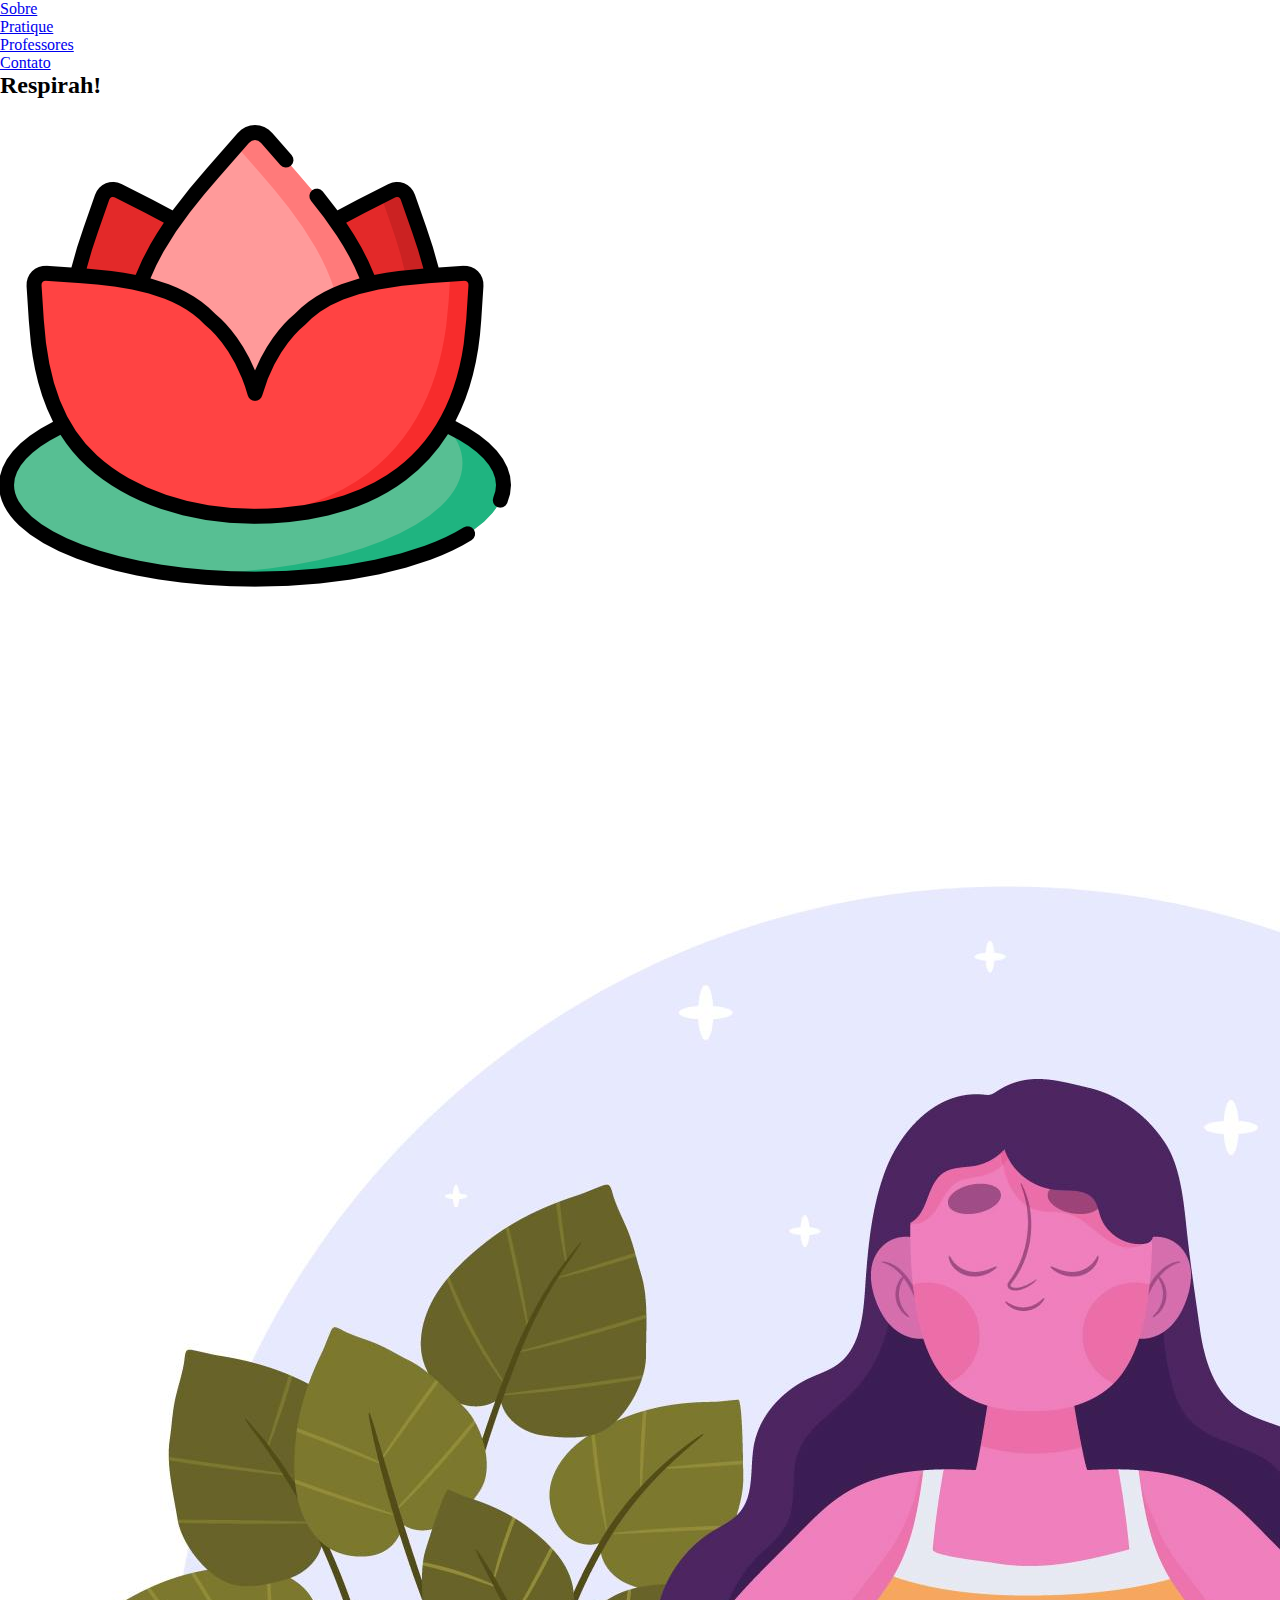
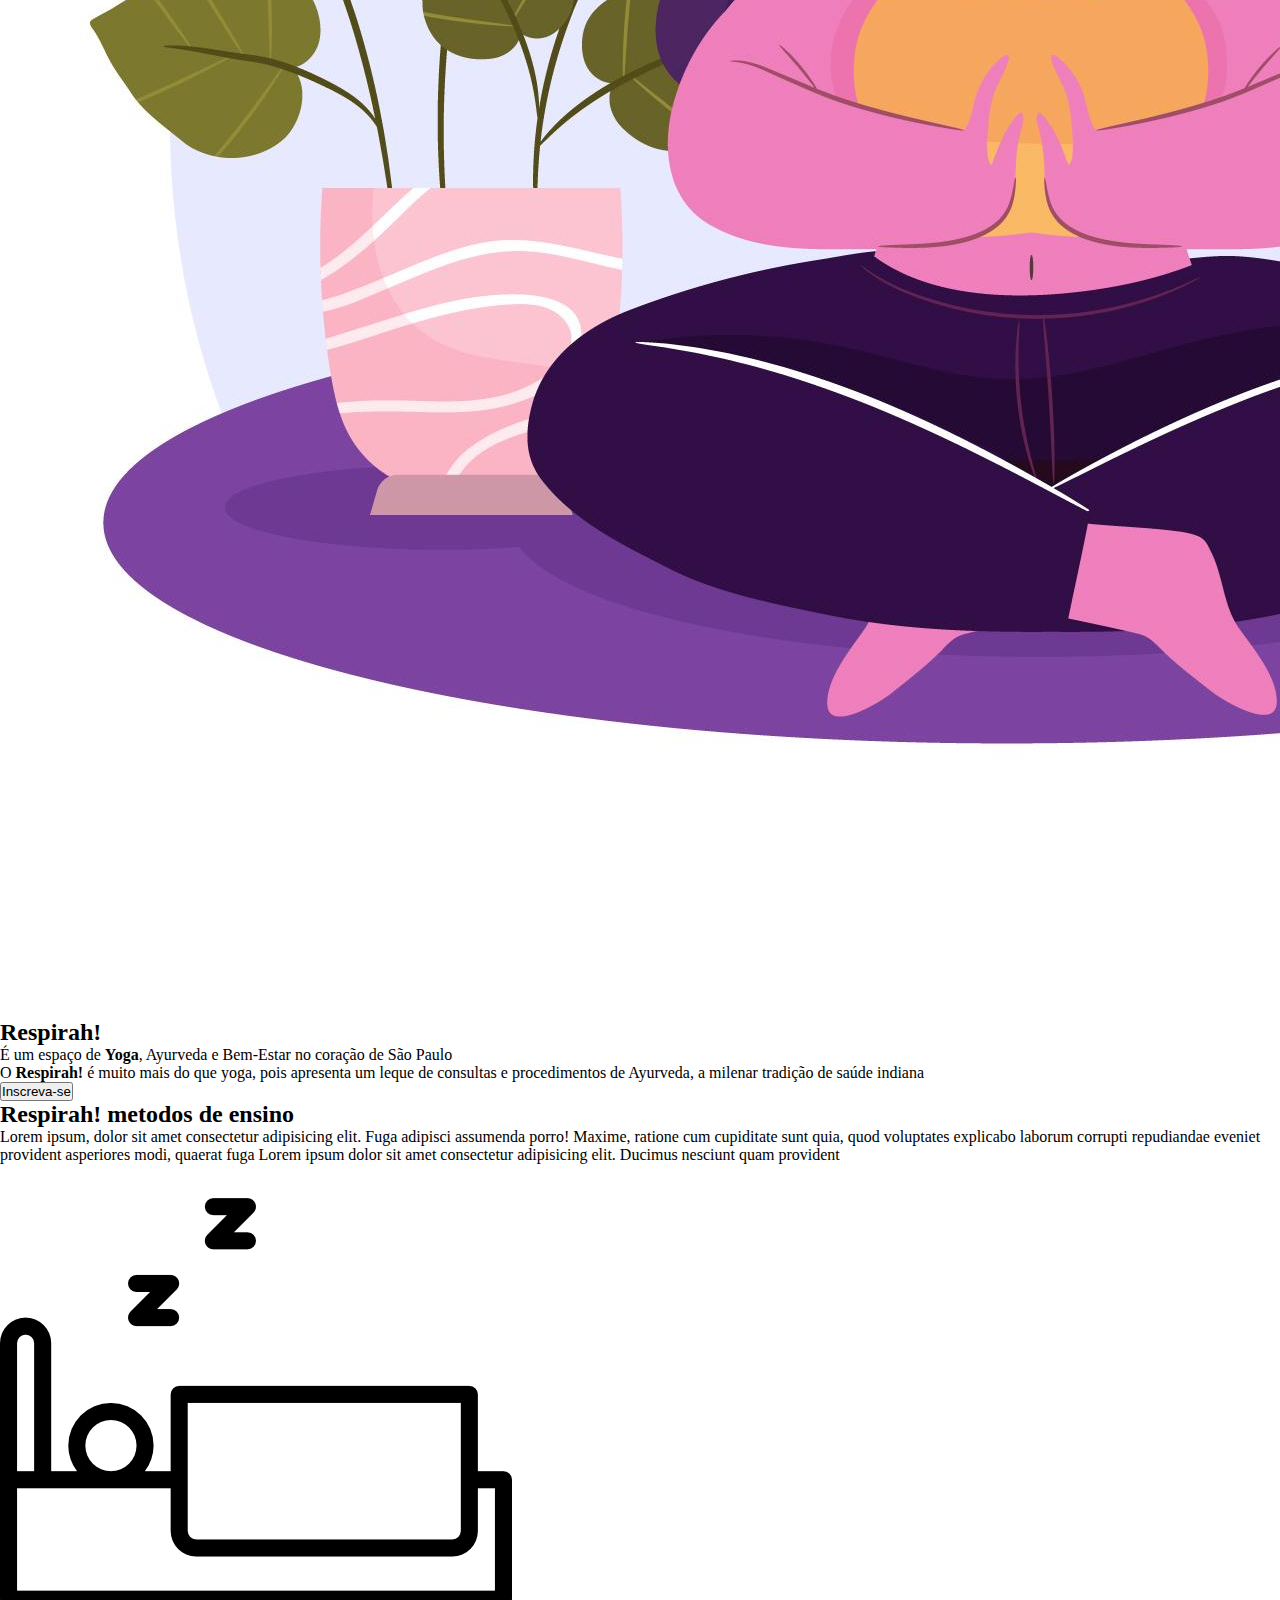
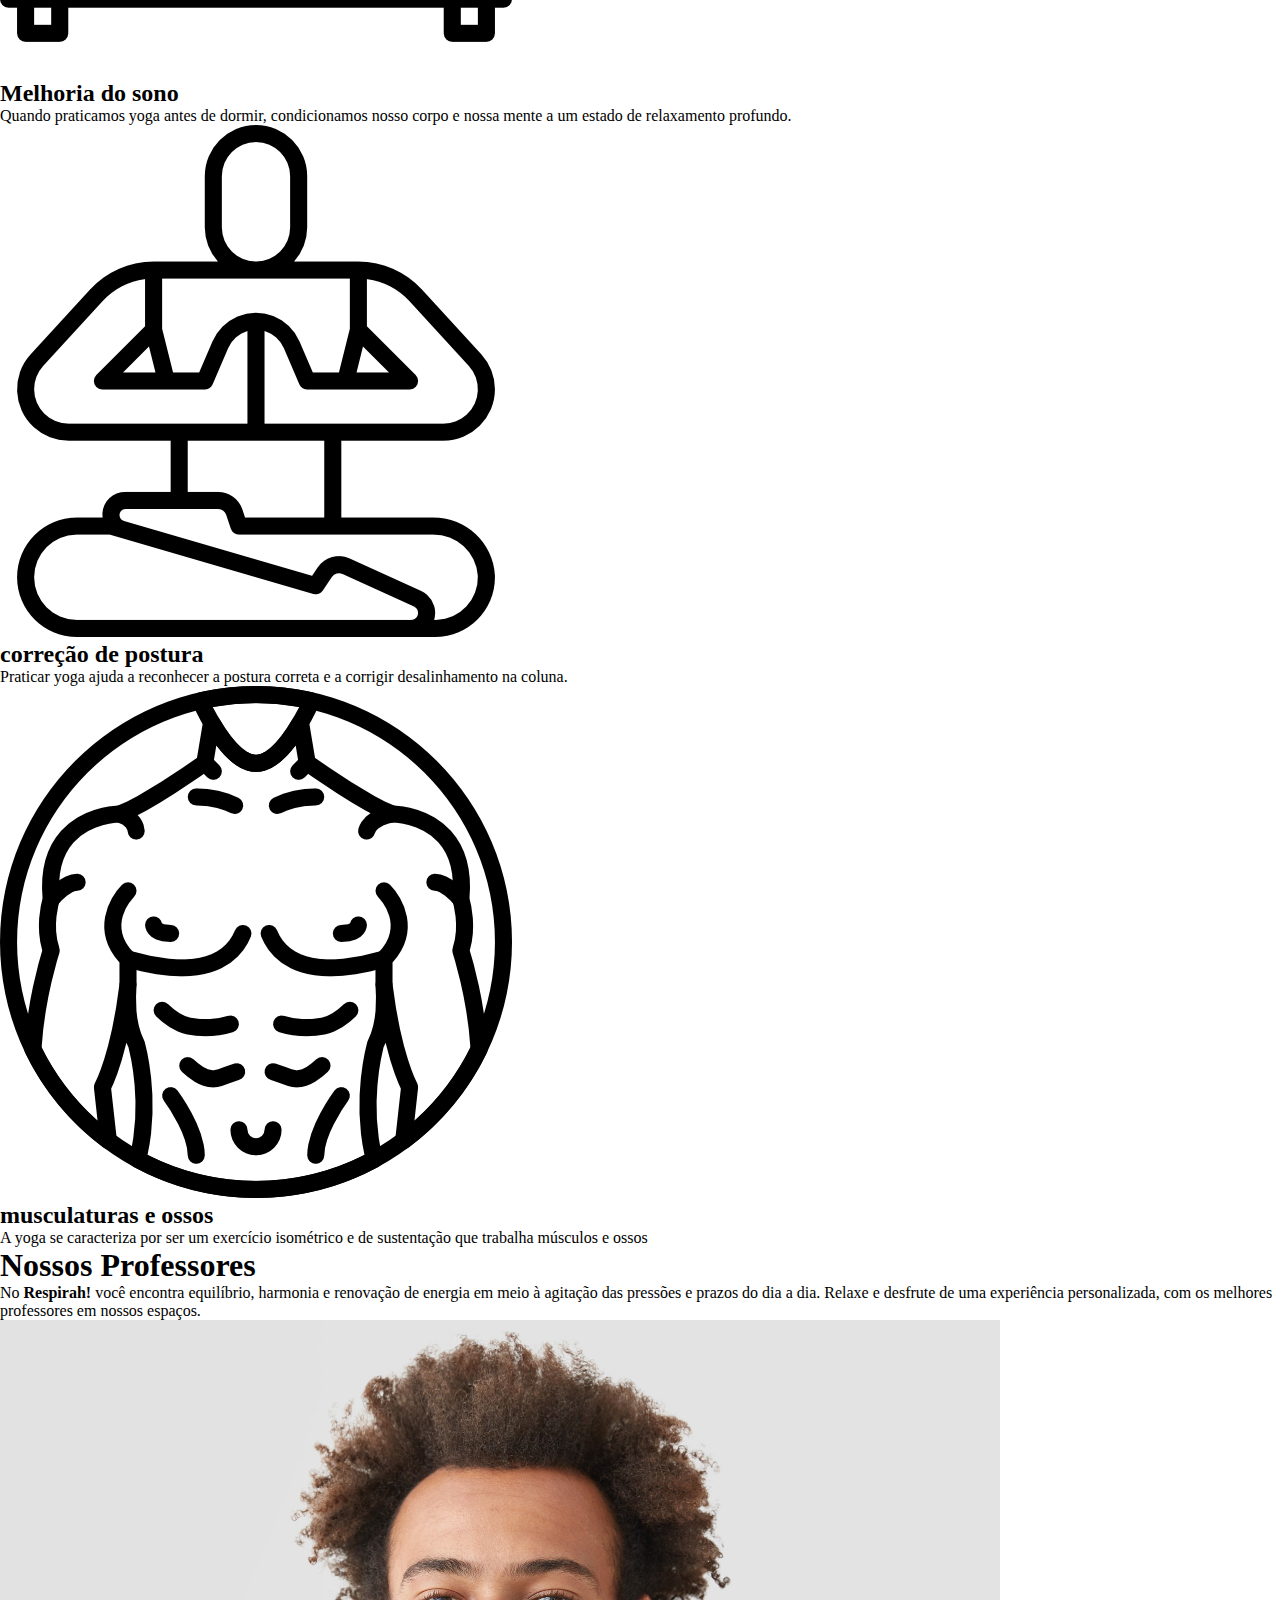
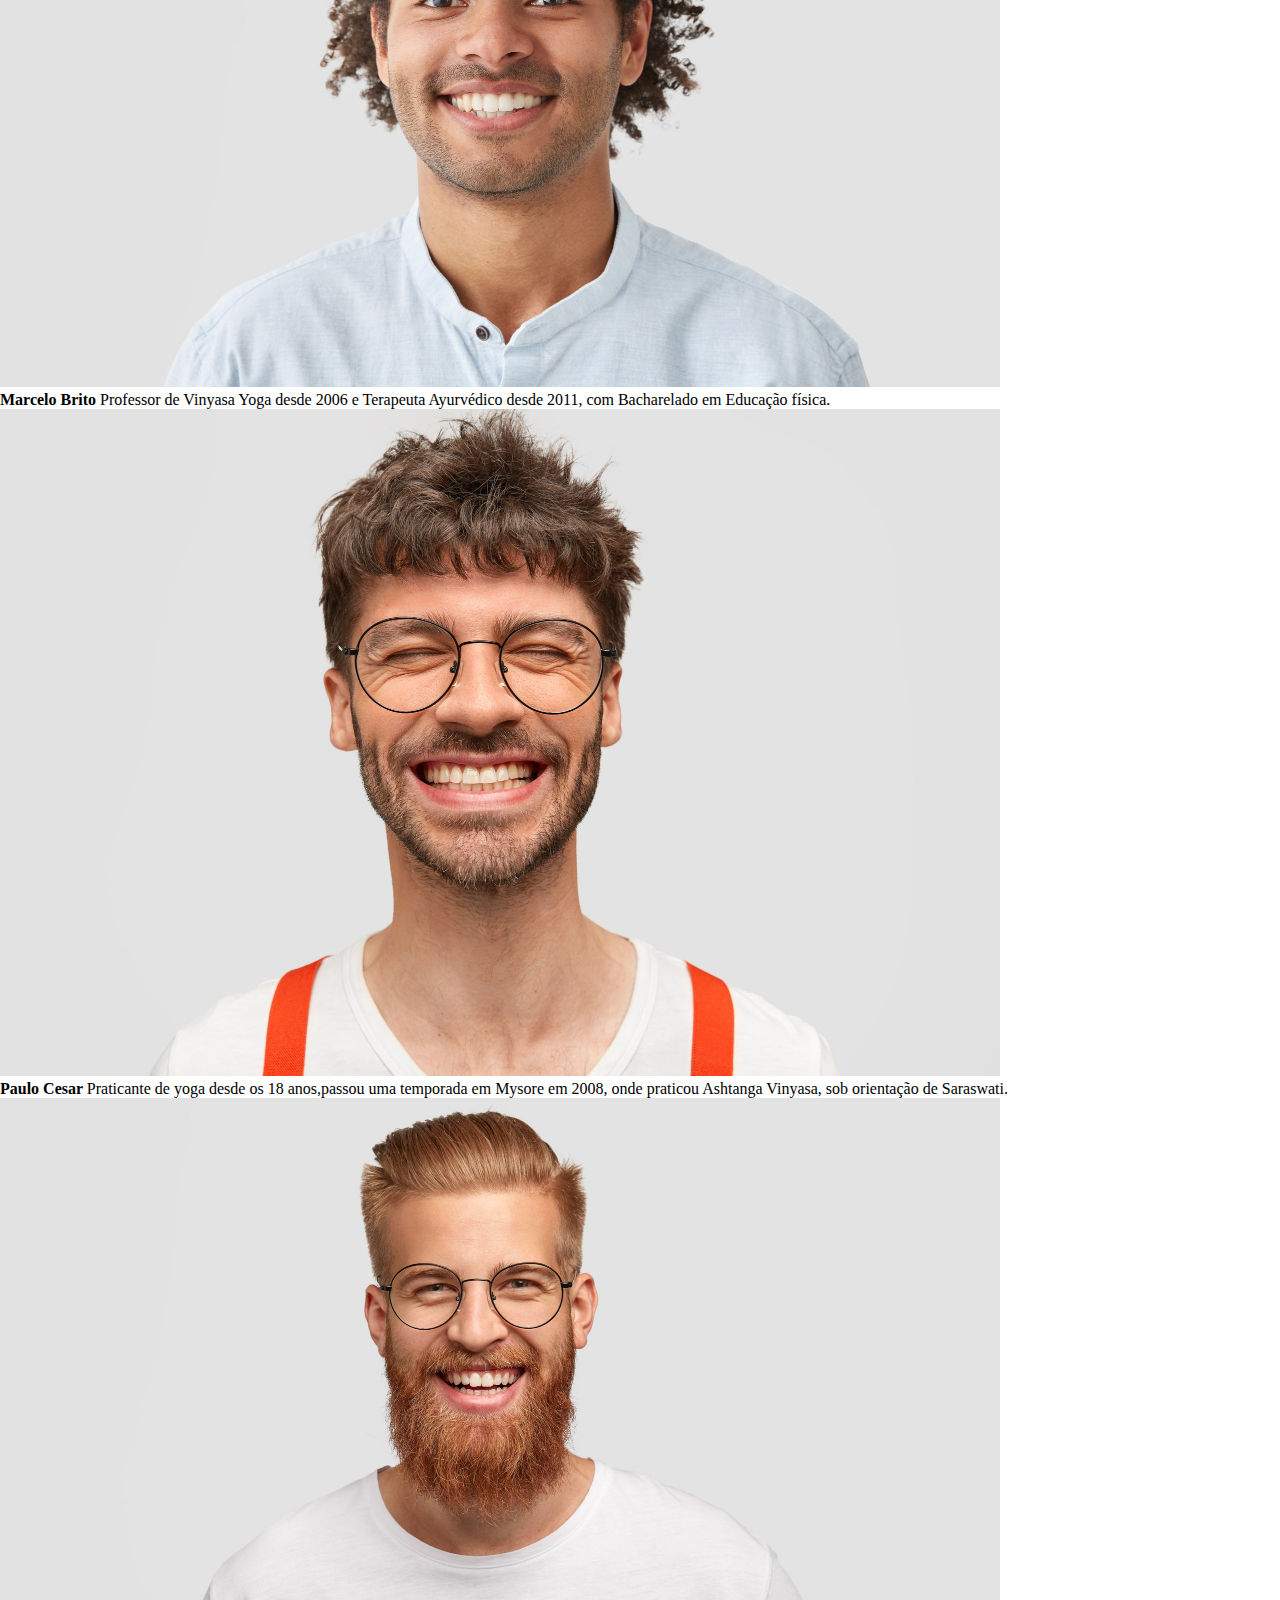
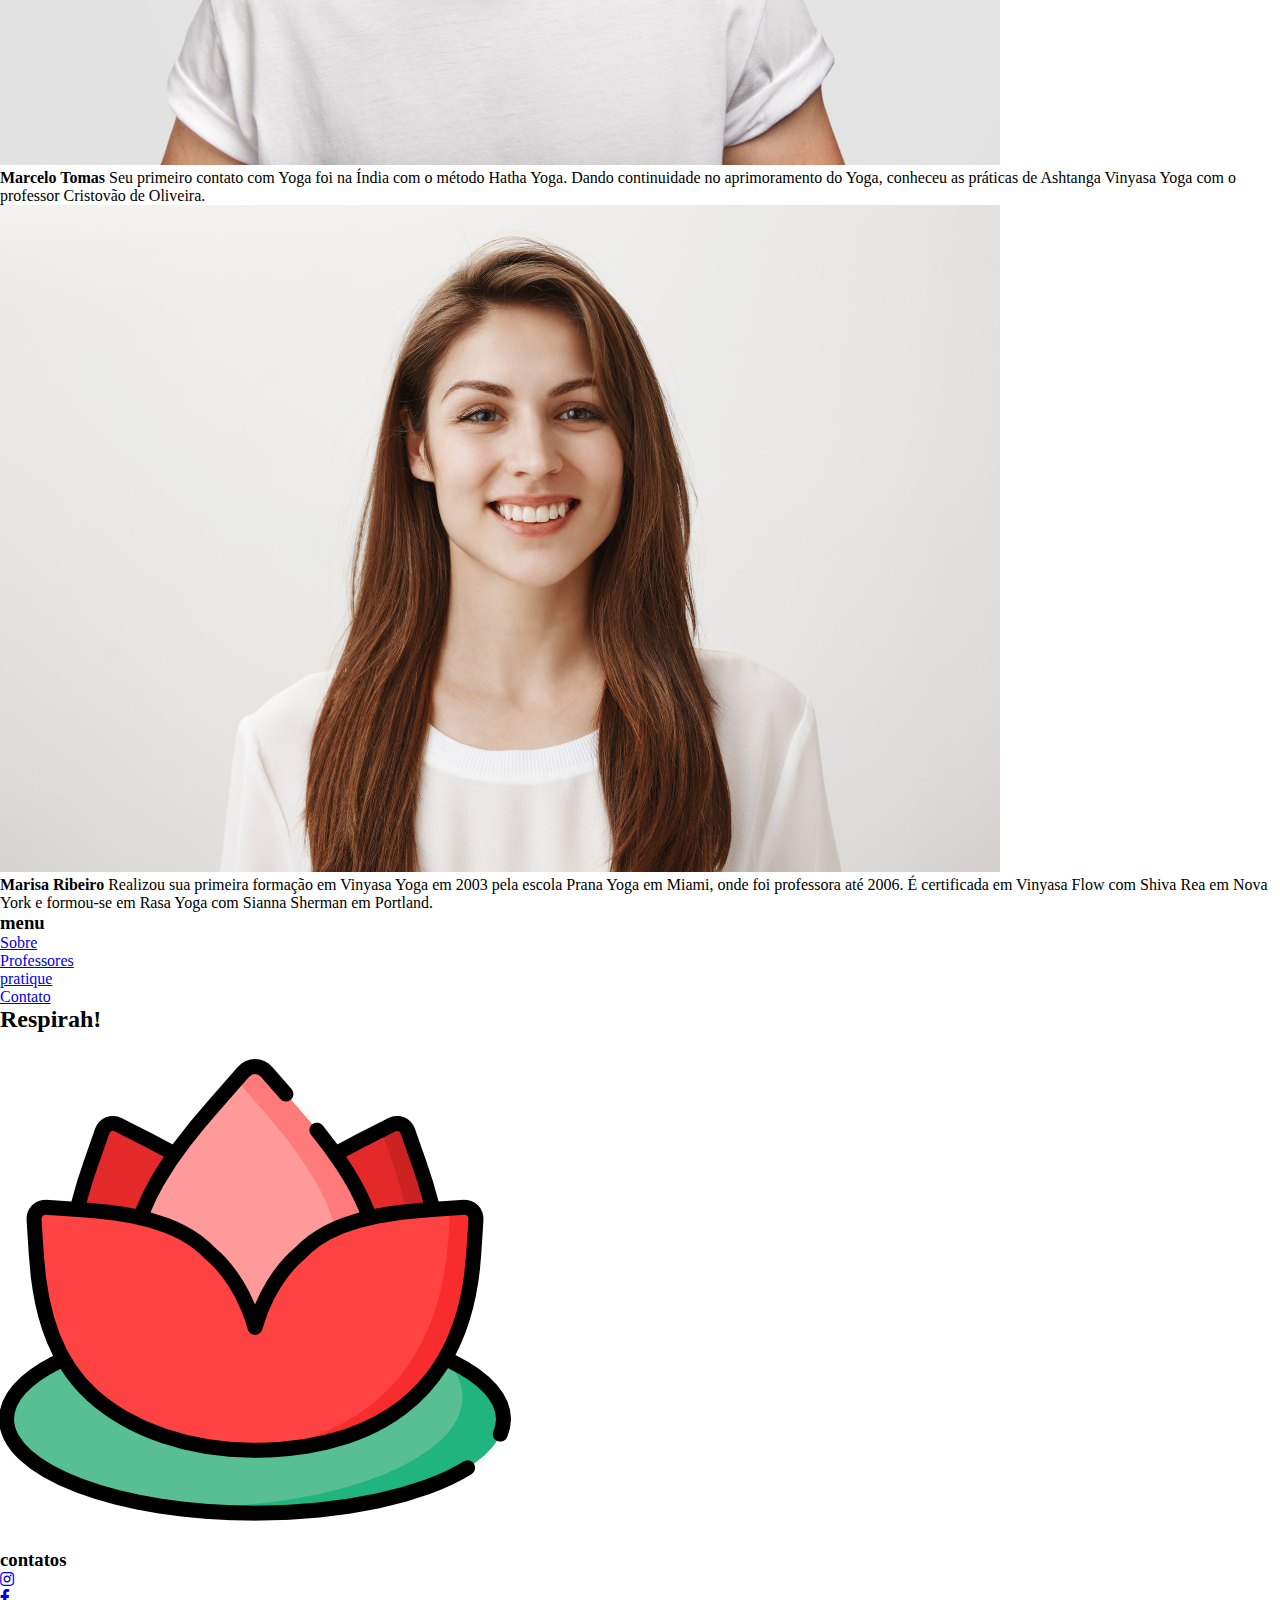
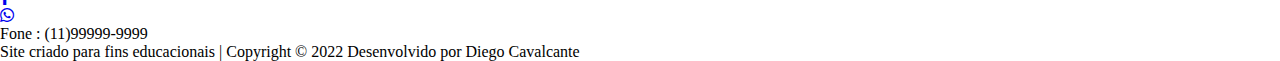
==== index.html @ 3cebbc32 "create mobile queries" ====
<!DOCTYPE html>
<html lang="pt-br">
<head>
    <meta charset="UTF-8">
    <meta http-equiv="X-UA-Compatible" content="IE=edge">
    <meta name="viewport" content="width=device-width, initial-scale=1.0">
    <link rel="stylesheet" href="style.css">
    <link rel="stylesheet" href="queries.css">
    <link rel ="stylesheet"  href="https://use.fontawesome.com/releases/v5.11.2/css/all.css">
    <link rel="shorcut icon" href="fotos/favicon.ico">
    <title>Respirah!</title>
</head>
<body>
    
    <main id="container">
       
        <header id="top">
            <nav>
                <ul>
                     <li><a href="#">Sobre</a></li>
                     <li><a href="#pratice_yoga">Pratique</a></li>
                     <li><a href="#teacher">Professores</li>
                     <li><a href ="#contacts">Contato</a></li>
                     
                </ul>
            </nav>
            <div id="logo_top">
                <h2>Respirah!</h2>
                <img src="fotos/lotus.png" alt="">
            </div>
        </header>
        
        <section id="wellcome">
           
                <img src="fotos/yoga.jpg" alt="">
                <div id="wellcome_text">
                    <h2>Respirah!</h2>
                    <p>É um espaço de <strong>Yoga</strong>, Ayurveda e Bem-Estar no coração de São Paulo</p>
                    <p class="paragrafos">O <strong>Respirah!</strong> é muito mais do que yoga, pois apresenta um leque de consultas e procedimentos de Ayurveda, a milenar tradição de saúde indiana</p>
                    <button>Inscreva-se</button>
                </div>
        </section>
        <section id="pratice_yoga">
            <h2><strong>Respirah! </strong> metodos de ensino</h2>
            <p class="paragrafos">Lorem ipsum, dolor sit amet consectetur adipisicing elit. Fuga adipisci assumenda porro! Maxime, ratione cum cupiditate sunt quia, quod voluptates explicabo laborum corrupti repudiandae eveniet provident asperiores modi, quaerat fuga
                Lorem ipsum dolor sit amet consectetur adipisicing elit. Ducimus nesciunt quam provident 
            </p>
        </section>
        <section id="fitness">
            <article class="fit">
                <img src="fotos/sleeping.png" alt="">
                <h2>Melhoria do sono</h2>
                <p>Quando praticamos yoga antes de dormir, condicionamos nosso corpo e nossa mente a um estado de relaxamento profundo.</p>
            </article>
            <article class="fit">
                <img src="fotos/posture.png" alt="">
                <h2>correção de postura</h2>
                <p>Praticar yoga ajuda a reconhecer a postura correta e a corrigir desalinhamento na coluna.</p>
            </article>
            <article class="fit">
                <img src="fotos/fitness.png" alt="">
                <h2>musculaturas e ossos</h2>
                <p>A yoga se caracteriza por ser um exercício isométrico e de sustentação que trabalha  músculos e ossos</p>
            </article>

        </section>
        <section id="teacher">
            <div id="teacher_text">
                <h1>Nossos Professores</h1>
                <p>No <strong>Respirah!</strong> você encontra equilíbrio, harmonia e renovação de energia em meio à agitação das pressões e prazos do dia a dia. Relaxe e desfrute de uma experiência personalizada, com os melhores professores em nossos espaços.</p>
            </div>
            <div id="teacher_image">
                <article class="prof_align">
                    <img src="fotos/prof_1.jpg" alt="">
                    
                    <p><strong>Marcelo Brito</strong> Professor de Vinyasa Yoga desde 2006 e Terapeuta Ayurvédico desde 2011, com Bacharelado em Educação física.</p>
                </article>
                <article class="prof_align_2">
                    <img src="fotos/prof_2.jpg" alt="">
                    <p><strong>Paulo Cesar </strong>Praticante de yoga desde os 18 anos,passou uma temporada em Mysore em 2008, onde praticou Ashtanga Vinyasa, sob orientação de Saraswati. </p>
                </article>
                <article class="prof_align">
                    <img src="fotos/prof_3.jpg" alt="">
                    <p><strong>Marcelo Tomas </strong>
                        Seu primeiro contato com Yoga foi na Índia com o método Hatha Yoga. Dando continuidade no aprimoramento do Yoga, conheceu as práticas de Ashtanga Vinyasa Yoga com o professor Cristovão de Oliveira.</p>
                </article>
                <article class="prof_align_2">
                    <img src="fotos/prof_4.jpg" alt="">
                    <p>
                        <strong>Marisa Ribeiro</strong>
                        Realizou sua primeira formação em Vinyasa Yoga em 2003 pela escola Prana Yoga em Miami, onde foi professora até 2006. É certificada em Vinyasa Flow com Shiva Rea em Nova York e formou-se em Rasa Yoga com Sianna Sherman em Portland.</p>
                </article>
                
            </div>
           
            <footer id="contacts">
                <div id="menu">
                    <h3>menu</h3>
                    <ul>
                        <li><a href="#">Sobre </a></li>
                        <li><a href="#">Professores</a></li>
                        <li><a href="#">pratique</a></li>
                        <li><a href="#">Contato</a></li>

                    </ul>
                </div>
                <div id="logo">
                    <h2>Respirah!</h2>
                    <img src="fotos/lotus.png" alt="">
                </div>
                <div id="contact">
                    <h3>contatos</h3>
                    <ul>
                        <div id="social-media">
                            <li><a href="#"><i class="fab fa-instagram"></i></a></li>
                            <li><a href="#"><i class="fab fa-facebook-f"></i></a></li>
                            <li><a href="#"><i class="fab fa-whatsapp"></i></a></li>
                        </div>
                        <li>Fone : (11)99999-9999</li>

                    </ul>
                </div>
                
                
            </footer>
            <div id="developer">
                <p>Site criado para fins educacionais |  Copyright &copy 2022 Desenvolvido por Diego Cavalcante </p>

            </div>  
        </section>
        
        
    </main>
  
</body>
</html>
---- style.css ----
*{
    margin: 0;
    padding: 0;
}
.header{
    height: 60px;
    color: aliceblue;
    background-color: rgb(0, 148, 0);
    display: flex;
    justify-content:space-between;
    align-items: center;
    flex-wrap: wrap;
    
}

.header a{
   
    color: aliceblue;
    margin-left: 15px;
    font-size: 40px;
    border-radius: 50px;
}
.header a:hover{
    color:rgb(198, 201, 202);
    transition: 1s;
}
.menu{
    display: flex;
    
}
.menu li{
    margin: 10px;
    list-style: none;
    font-size: 20px;
    cursor:pointer;
    text-transform: uppercase;
}
---- queries.css ----
@media (max-width:670px){
  #container{
    text-align: center;
    background-color: #FFFFFF;
    margin: 0 auto; 
    width:90%; 
  } 
  #logo_top{
    display: none;
  }
  #top{
    display: inline-block;
  }
  #top nav ul{
    display:block;
    margin:0 auto;
    
    
  }
  #wellcome{
    display:flex;
    flex-direction: column;
    align-items: center;
    margin:0 auto;
    width:100%;
  }
  #wellcome img{
    margin:0 auto;
    width: 200px;
    height: 200px;
  }
  #wellcome_text{
    width:100%;
    text-align: center;
    padding:0px 20px;
    
    
   
  }
  #wellcome_text h2{
    font-size: 25px;
  }
  #wellcome_text p{
    font-size:18px;
    
  }
  #pratice_yoga{
    
    width:100%;
    padding:0px 20px;
    text-align: center;
  }
  #pratice_yoga h2{
    font-size:25px;
  }
  .paragrafos{
    width:100%;
    margin:0 auto;
}
  #fitness{
    padding-top:50px;
    flex-direction: column;
    align-items: center;
  }
  .fit{
    margin-bottom:30px;
  }
  #teacher article{
    display: flex;
    flex-direction: column;
    align-items: center;
    width:90%;
    margin-top:100px;
    
  }  

  #teacher{
    width:100%;
    margin:0px auto;
    
  }
  #teacher_text{
    width:100%;
    
  }
  #teacher_text h1{
    text-align: center;
    font-size:20px;
    
  }
  #teacher_text p{
    text-align: center;
    padding:0 20px;
    
    
    
  }
  #prof_align{
    flex-direction: column;
    justify-content: center;
    width:100%;
  }
 
  #prof_align_2{
    display: block;
    width:100%;
  }
 
  #prof_align_2 p{
    text-align: center;
    
  }
  #teacher_image img{
    padding-top:10px;
    width:90%;
    margin-bottom:20px;
  }
  #contacts{
    height:90vh;
    padding-top:30px;
    flex-direction: column;
  }

}
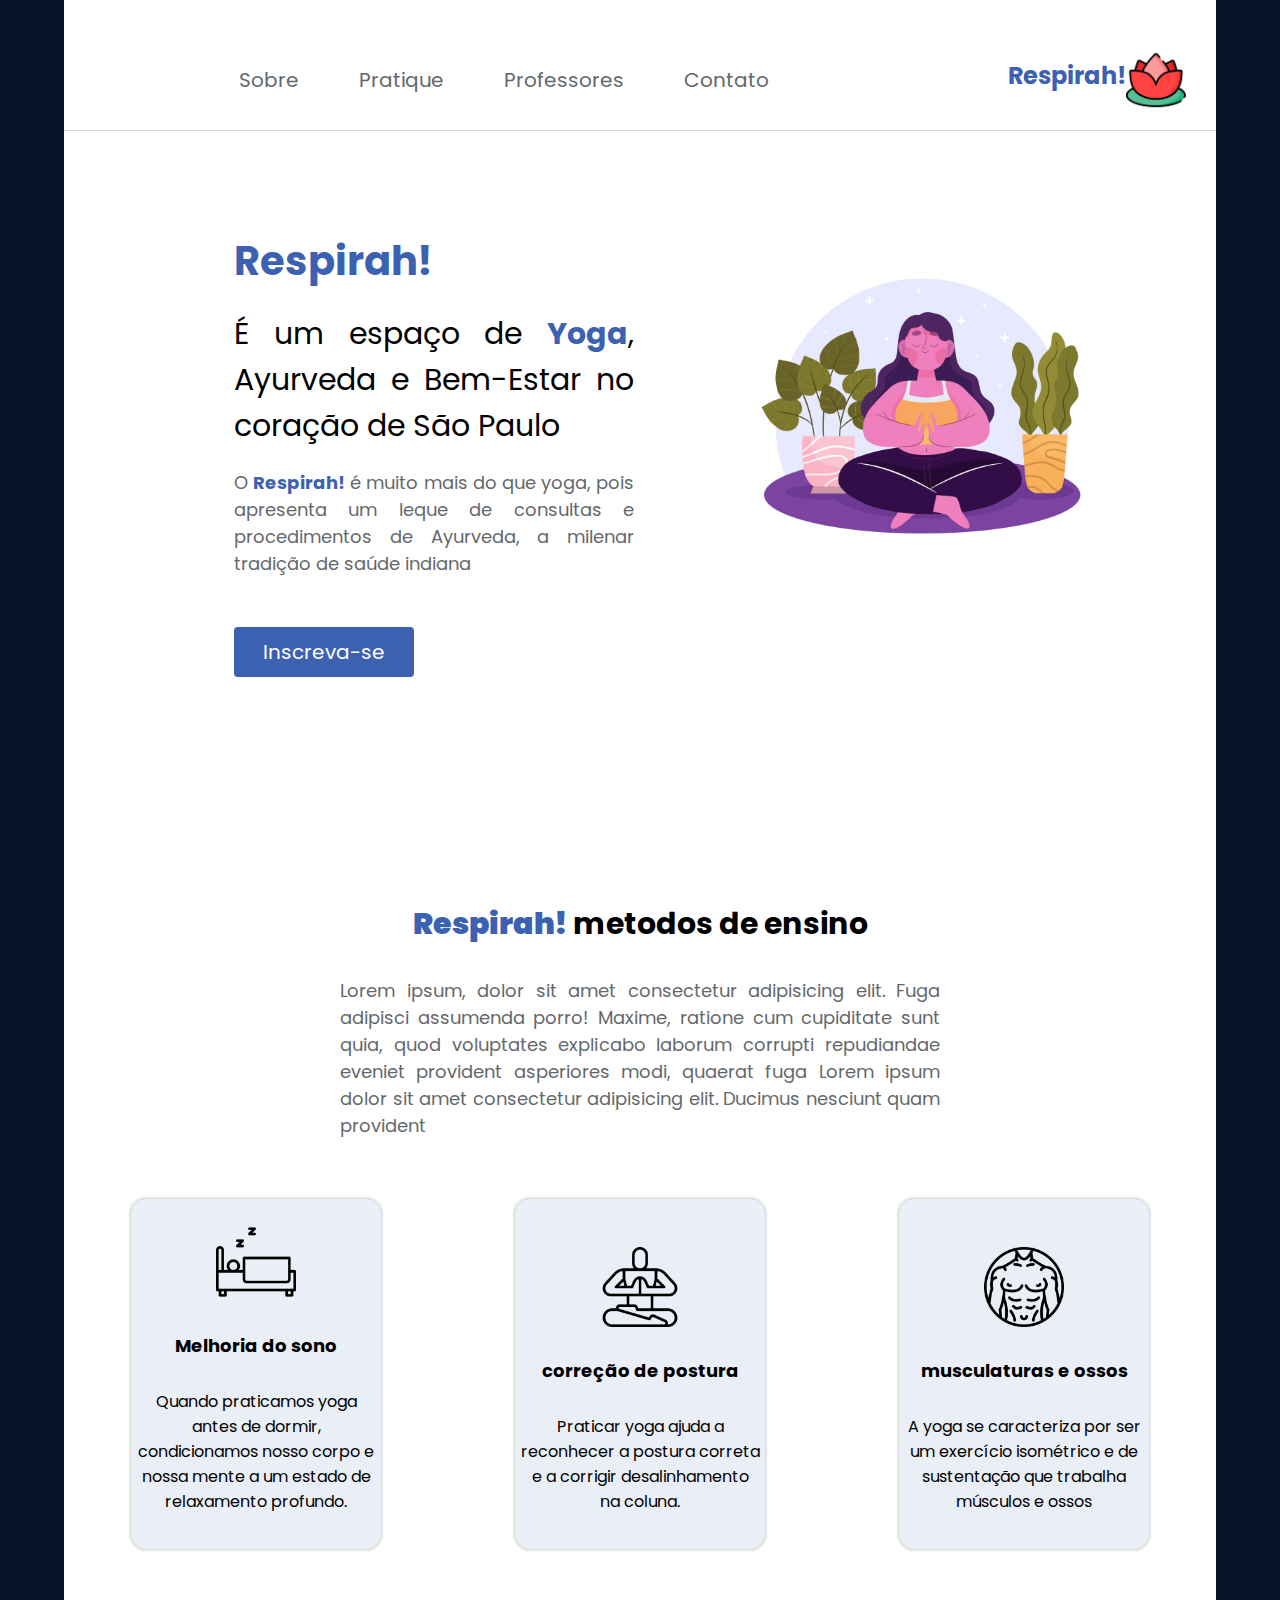
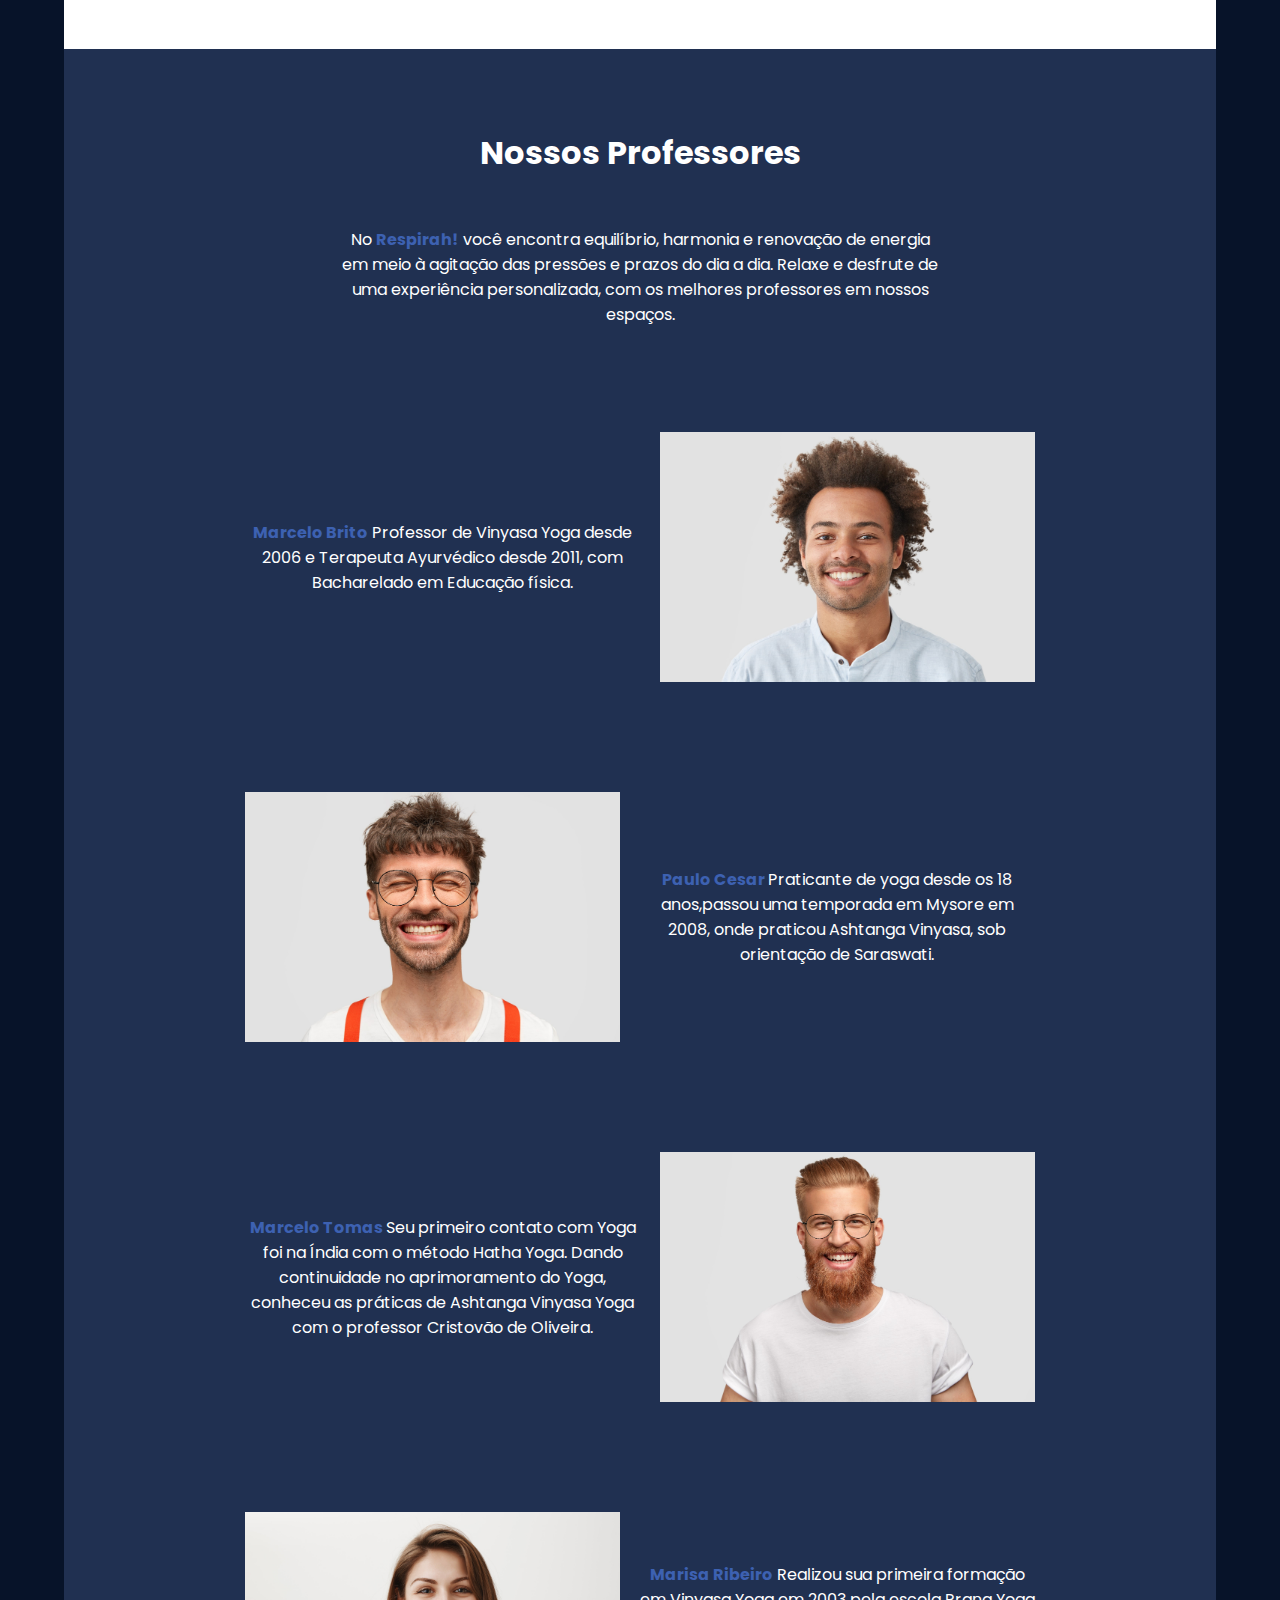
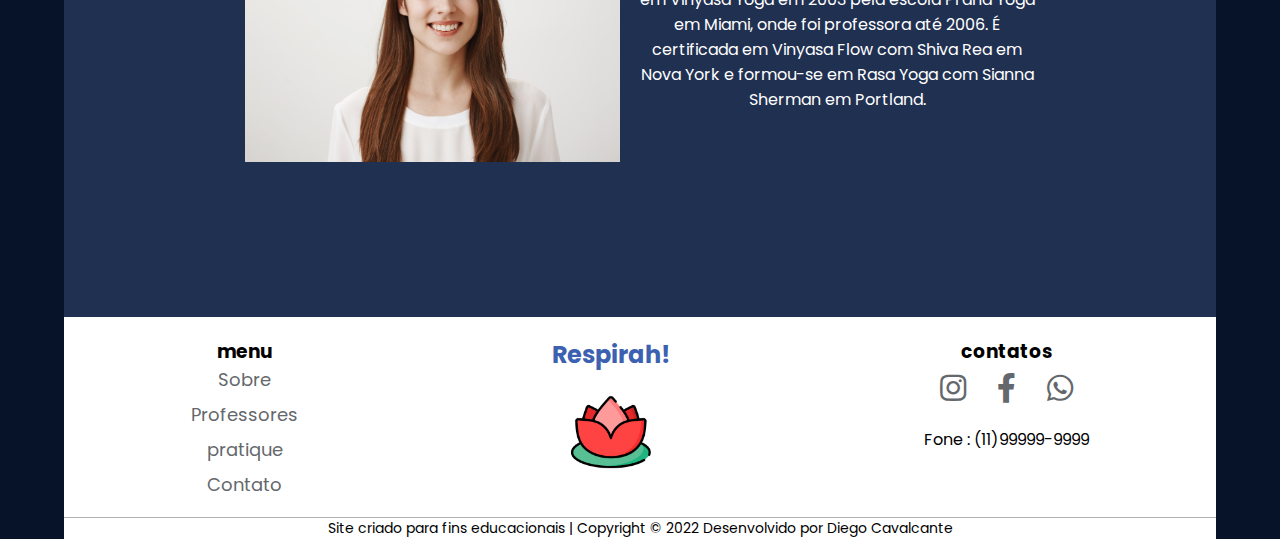
==== commit 340cba3e: "modified style img" ====
--- a/index.html
+++ b/index.html
@@ -65,11 +65,12 @@
 
         </section>
         <section id="teacher">
-            <div id="teacher_text">
-                <h1>Nossos Professores</h1>
-                <p>No <strong>Respirah!</strong> você encontra equilíbrio, harmonia e renovação de energia em meio à agitação das pressões e prazos do dia a dia. Relaxe e desfrute de uma experiência personalizada, com os melhores professores em nossos espaços.</p>
-            </div>
+         
             <div id="teacher_image">
+                <div id="teacher_text">
+                    <h1>Nossos Professores</h1>
+                    <p>No <strong>Respirah!</strong> você encontra equilíbrio, harmonia e renovação de energia em meio à agitação das pressões e prazos do dia a dia. Relaxe e desfrute de uma experiência personalizada, com os melhores professores em nossos espaços.</p>
+                </div>
                 <article class="prof_align">
                     <img src="fotos/prof_1.jpg" alt="">
                     
--- a/style.css
+++ b/style.css
@@ -1,44 +1,343 @@
+@import url('https://fonts.googleapis.com/css2?family=Poppins:ital,wght@0,100;0,200;0,300;0,400;0,500;0,600;1,100;1,200;1,300;1,400;1,500;1,600&display=swap');
+
 *{
-    margin: 0;
-    padding: 0;
-}
-.header{
-    height: 60px;
-    color: aliceblue;
-    background-color: rgb(0, 148, 0);
-    display: flex;
-    justify-content:space-between;
-    align-items: center;
-    flex-wrap: wrap;
-    
-}
-
-.header a{
-   
-    color: aliceblue;
-    margin-left: 15px;
-    font-size: 40px;
-    border-radius: 50px;
-}
-.header a:hover{
-    color:rgb(198, 201, 202);
-    transition: 1s;
-}
-.menu{
-    display: flex;
-    
-}
-.menu li{
-    margin: 10px;
-    list-style: none;
-    font-size: 20px;
-    cursor:pointer;
-    text-transform: uppercase;
-}   
-
-    
-    
-    
-    
-    
-
+    padding: 0px;
+    margin: 0px;
+    box-sizing: border-box;
+    font-family: 'Poppins', sans-serif;
+    
+}
+body{
+  background-color:#071329;
+}
+
+
+#container{
+  background-color: #FFFFFF;
+  margin: 0 auto; 
+  width:90%; 
+  
+}
+#logo_top{
+  display: flex;
+  align-items: center;
+  justify-content: space-around;
+  margin-right:30px;
+  margin-bottom: 20px;
+ 
+  
+}
+#logo_top img{
+  width: 60px;
+  height:60px;
+  
+  
+ 
+  
+}
+#logo_top h2{
+  margin-bottom:10px;
+  text-align: center;
+  color: #3D61B1;
+  
+}
+#top{
+  display: flex;
+  align-items: center;
+  justify-content: space-between;
+  padding-top: 50px;
+  margin:0px auto 80px auto;
+  border-bottom: 1px solid rgba(100, 104, 108, 0.295);
+  
+}
+#top nav ul{
+  display: flex;
+  margin-left: 150px;
+  padding-bottom: 20px;
+  
+  
+}
+#top nav ul li{
+  padding:0 35px 0 25px;
+  list-style: none;
+  font-size: 20px;
+  color: rgb(100, 104, 108);
+
+}
+#top nav ul li a{
+  color: rgb(100, 104, 108);
+  text-decoration: none;
+  
+  
+}
+#top ul li a:hover{
+  transition-duration:0.5s;
+  color:rgb(100, 104, 108);
+  text-shadow:1px 1px 1px  rgba(100, 104, 108, 0.404);
+  
+
+  
+ 
+  
+}
+#wellcome{
+ 
+  display: flex;
+  flex-direction: row-reverse;
+  justify-content: space-between;
+  text-align: justify;
+  margin:0px 0px 80px 150px;
+  max-width: 1400px;
+  height: 400px;
+  padding:20px;
+ 
+}
+#wellcome img{
+  margin-right:100px;
+  width: 350px;
+  height: 350px;
+}
+#wellcome_text{
+  height: 400px;
+  width:400px;
+}
+#wellcome_text h2{
+  color: #3D61B1;
+}
+strong {
+  color: #3D61B1;
+}
+#wellcome h2{
+  font-size: 40px;
+}
+#wellcome p{
+  margin-top: 20px;
+  font-size: 30px;
+}
+#wellcome .paragrafos{
+  font-size: 18px;
+  color: rgb(100, 104, 108)
+}
+.paragrafos{
+  font-size: 18px;
+  color: rgb(100, 104, 108);
+  text-align: justify;
+}
+
+#wellcome button{
+  margin-top: 50px;
+  background-color: #3D61B1;
+  border-radius:4px;
+  padding:10px;
+  width: 180px;
+  border-style:none;
+  color: #FFFFFF;
+  font-size:20px;
+  cursor: pointer;
+}
+#pratice_yoga{
+  margin: auto;
+  width: 600px;
+  padding-bottom:60px;
+ 
+}
+#pratice_yoga h2{
+  font-size: 30px;
+  text-align:center;
+  margin-top:290px;
+  margin-bottom:30px;
+}
+#pratice_yoga p{
+  text-align: justify;
+  
+}
+#fitness{
+  display: flex;
+  justify-content: space-around;
+  padding-bottom: 100px;
+}
+.fit{
+  display: flex;
+  flex-direction: column;
+  justify-content: flex-end;
+  padding: 5px;
+  width: 250px;
+  height: 350px;
+  border-radius:15px;
+  background-color: #3d62b11c;
+  box-shadow:0px 0px 3px 1px rgba(0, 0, 0, 0.216);
+  
+
+}
+.fit img{
+  margin:0 auto;
+  margin-bottom: 30px;
+  width: 80px;
+  height:80px;
+}
+.fit h2{
+  font-size:18px;
+  text-align: center;
+  padding-bottom:30px;
+}
+.fit p{
+  padding-bottom: 30px;
+  text-align:center;
+  
+}
+
+#teacher{
+  padding-top: 100px;
+  text-align: center;
+  background-color: #203051;
+  height:400px;
+  
+  
+  
+}
+#teacher_text{
+  width: 600px;
+  margin: 0 auto;
+}
+#teacher_text p{
+  color: #FFFFFF;
+}
+#teacher h1{
+  color: #FFFFFF;
+  margin-bottom: 50px;
+}
+#teacher_image{
+  margin-top:-20px;
+  background-color: #203051;
+  padding-bottom:100px;
+}
+#teacher article{
+  display: flex;
+  align-items: center;
+  width:800px;
+  margin-top:100px;
+  padding: 5px;
+  
+  
+  
+  
+}
+#teacher_image img{
+  width:400px;
+  height:250px;
+  
+ 
+}
+.prof_align{
+  display: flex;
+  flex-direction: row-reverse;
+  margin:80px auto 50px auto;
+}
+.prof_align p{
+  margin-right:20px;
+  color: #FFFFFF;
+}
+.prof_align_2{
+  display: flex;
+  margin:80px auto 50px auto;
+ 
+}
+.prof_align_2 p{
+  margin-left:20px;
+  color: #FFFFFF;
+}
+
+footer{
+  background-color: #FFFFFF;
+  height:200px;
+  
+}
+#contacts{
+  display: flex;
+  justify-content: space-around;
+  padding-top: 20px;
+}
+#contact{
+  list-style:none;
+  
+}
+#contact ul li{
+  list-style:none;
+  margin:0 auto;
+  margin-bottom:15px;
+  
+} 
+#contact ul li a{
+  text-decoration: none;
+  color: rgb(100, 104, 108) ;
+  font-size:30px;
+}
+#contact ul li a:hover{
+  color: black;
+  transition-duration:1.2s;
+  
+}
+#menu ul li{
+  list-style:none;
+  margin-bottom:8px;
+  
+}
+#menu ul li a{
+  font-size:18px;
+  text-decoration: none;
+  color: rgb(100, 104, 108) ;
+  
+  
+}
+#menu ul li a:hover{
+  color:black;
+  transition-duration:1.2s;
+}
+#contact #social-media{
+  display: flex;
+  
+}
+#logo img{
+  width:80px;
+  height:80px;
+}
+#logo h2{
+  color: #3D61B1;
+  margin-bottom: 20px;
+}
+#developer{
+  border-top:1px solid rgba(100, 104, 108, 0.519);
+  background-color: #FFFFFF;
+  font-size:14px;
+}
+
+
+/*galery*/
+.galery{
+  background-color: #3D61B1;
+  margin:0 auto;
+  width:100%;
+  
+}
+.galery img{
+  display: flex;
+  flex-direction: row;
+  
+  width:400px;
+  height:300px;
+  
+}
+
+
+
+
+
+
+
+
+    
+    
+    
+    
+    
+
--- a/queries.css
+++ b/queries.css
@@ -12,7 +12,7 @@
     display: inline-block;
   }
   #top nav ul{
-    display:block;
+    display:none;
     margin:0 auto;
     
     
@@ -21,13 +21,13 @@
     display:flex;
     flex-direction: column;
     align-items: center;
-    margin:0 auto;
+    margin:-100px auto;
     width:100%;
   }
   #wellcome img{
     margin:0 auto;
-    width: 200px;
-    height: 200px;
+    width: 230px;
+    height: 230px;
   }
   #wellcome_text{
     width:100%;
@@ -52,6 +52,7 @@
   }
   #pratice_yoga h2{
     font-size:25px;
+    padding-top: 100px;
   }
   .paragrafos{
     width:100%;
@@ -110,9 +111,14 @@
     text-align: center;
     
   }
+  #teacher_image{
+    margin-top:-20px;
+    background-color: #203051;
+    padding-bottom:30px;
+  }
   #teacher_image img{
     padding-top:10px;
-    width:90%;
+    width:100%;
     margin-bottom:20px;
   }
   #contacts{
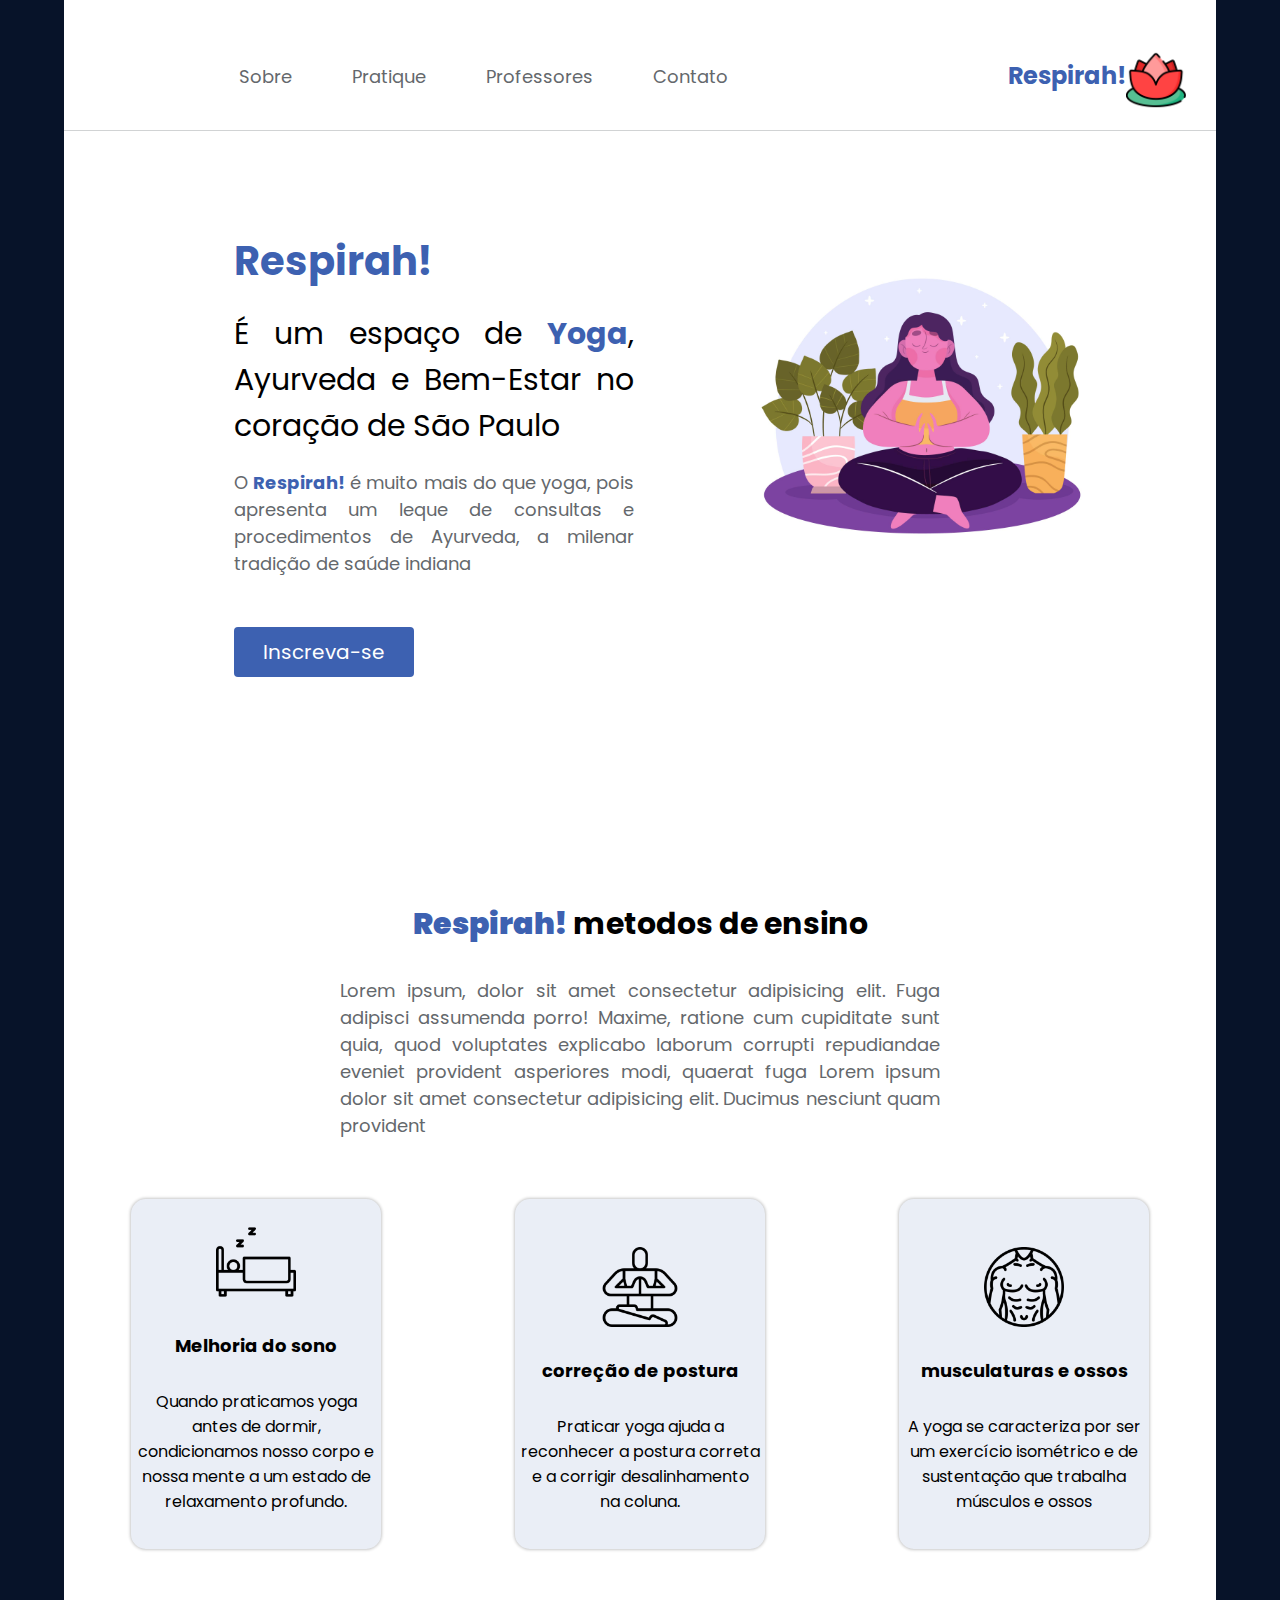
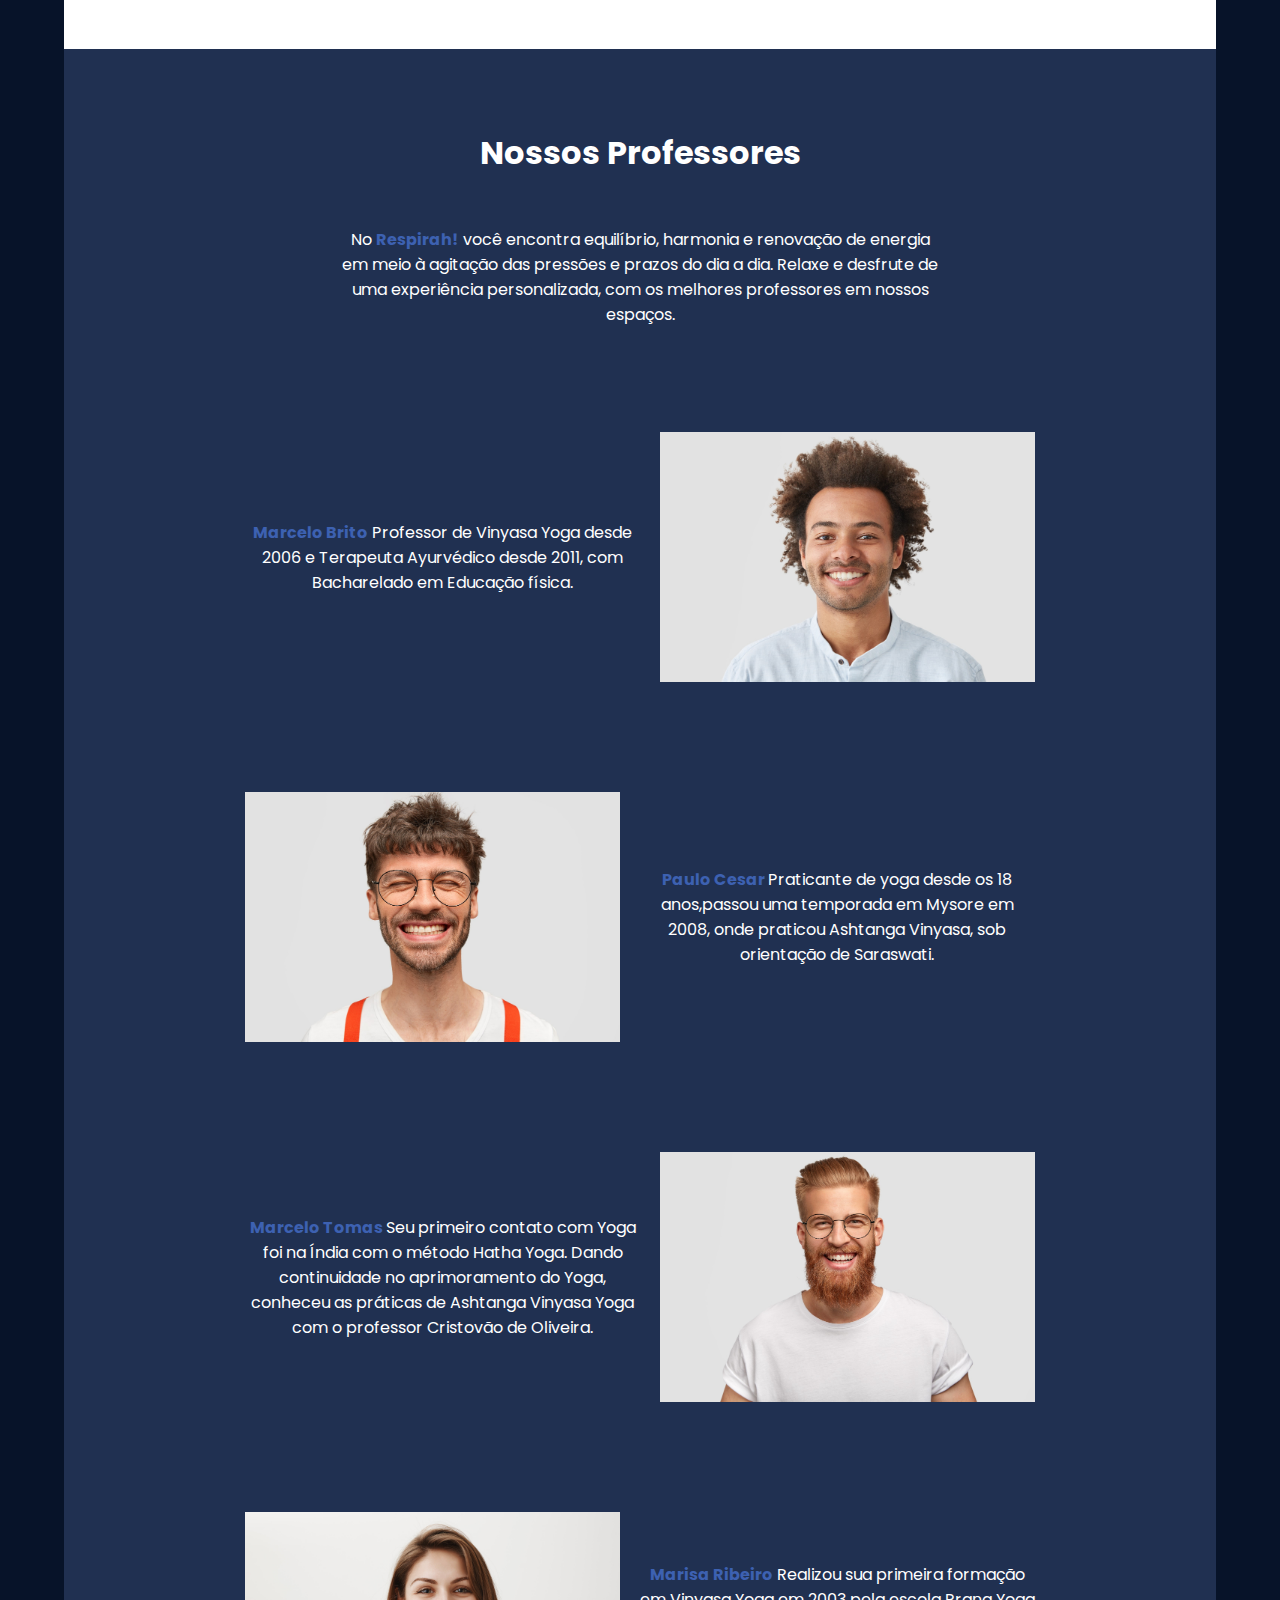
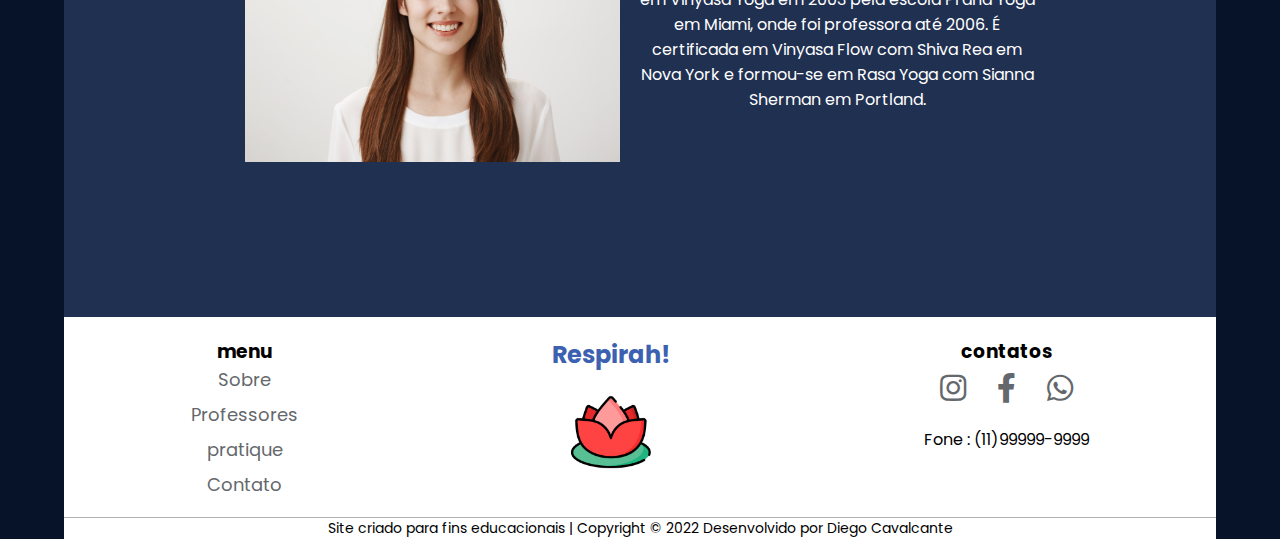
==== commit 4c135c16: "modified media query" ====
--- a/index.html
+++ b/index.html
@@ -8,6 +8,8 @@
     <link rel="stylesheet" href="queries.css">
     <link rel ="stylesheet"  href="https://use.fontawesome.com/releases/v5.11.2/css/all.css">
     <link rel="shorcut icon" href="fotos/favicon.ico">
+    <link href="https://fonts.googleapis.com/icon?family=Material+Icons"
+      rel="stylesheet">
     <title>Respirah!</title>
 </head>
 <body>
@@ -15,14 +17,22 @@
     <main id="container">
        
         <header id="top">
+            <div class="icon" id="home">
+        
+                <span class="material-icons" id="icon" onclick="MenuClick()">menu</span>
+                
+            </div>
             <nav>
-                <ul>
-                     <li><a href="#">Sobre</a></li>
-                     <li><a href="#pratice_yoga">Pratique</a></li>
-                     <li><a href="#teacher">Professores</li>
-                     <li><a href ="#contacts">Contato</a></li>
-                     
-                </ul>
+              
+                <menu id="menu">
+                    <ul>
+                         <li><a href="#">Sobre</a></li>
+                         <li><a href="#pratice_yoga">Pratique</a></li>
+                         <li><a href="#teacher">Professores</li>
+                         <li><a href ="#contacts">Contato</a></li>
+                    
+                    </ul>
+                </menu>
             </nav>
             <div id="logo_top">
                 <h2>Respirah!</h2>
@@ -132,6 +142,7 @@
         
         
     </main>
-  
+  <script src="script.js"></script>
+
 </body>
 </html>--- a/style.css
+++ b/style.css
@@ -17,6 +17,9 @@
   margin: 0 auto; 
   width:90%; 
   
+}
+.icon{
+  display: none;
 }
 #logo_top{
   display: flex;
--- a/queries.css
+++ b/queries.css
@@ -1,18 +1,49 @@
-@media (max-width:670px){
+/*typical device breack points
+  pequenas telas:até 600px
+  celulares: 600px até 768px
+  tabets : 768px ate 992px
+  desktops: 992px ate 1200px
+  telas grandes: acima de 1200px*/
+
+@media(max-width:992px){
+  nav{
+    display: none;
+  }
   #container{
     text-align: center;
     background-color: #FFFFFF;
     margin: 0 auto; 
     width:90%; 
   } 
+  .icon{
+    cursor: pointer;
+    display: flex;
+    align-items: center;
+    justify-content:flex-start;
+    padding:15px;
+    margin-top:-20px;
+    width:100;
+    height:50px;
+    font-size:40px;
+    color: rgb(100, 104, 108);
+    
+  }
+  #icon{
+    font-size:35px;
+  }
+ 
   #logo_top{
-    display: none;
+    
+    display:none;
   }
   #top{
-    display: inline-block;
+    margin-top:-30px;
+    display:block;
+    
   }
-  #top nav ul{
-    display:none;
+  #menu{
+    align-items: center;
+    display:block;
     margin:0 auto;
     
     
@@ -26,7 +57,7 @@
   }
   #wellcome img{
     margin:0 auto;
-    width: 230px;
+    width:230px;
     height: 230px;
   }
   #wellcome_text{
@@ -118,7 +149,7 @@
   }
   #teacher_image img{
     padding-top:10px;
-    width:100%;
+    max-width: 350px;
     margin-bottom:20px;
   }
   #contacts{
@@ -127,4 +158,19 @@
     flex-direction: column;
   }
 
+}
+/*@media (max-width:954px){
+  #wellcome{
+    display:flex;
+    flex-direction: column;
+    align-items: center;
+    margin:0px auto;
+    width:100%;
+  } 
+  #wellcome img{
+    margin:0 auto;
+    width:300px;
+    height:300px;
+
+}
 }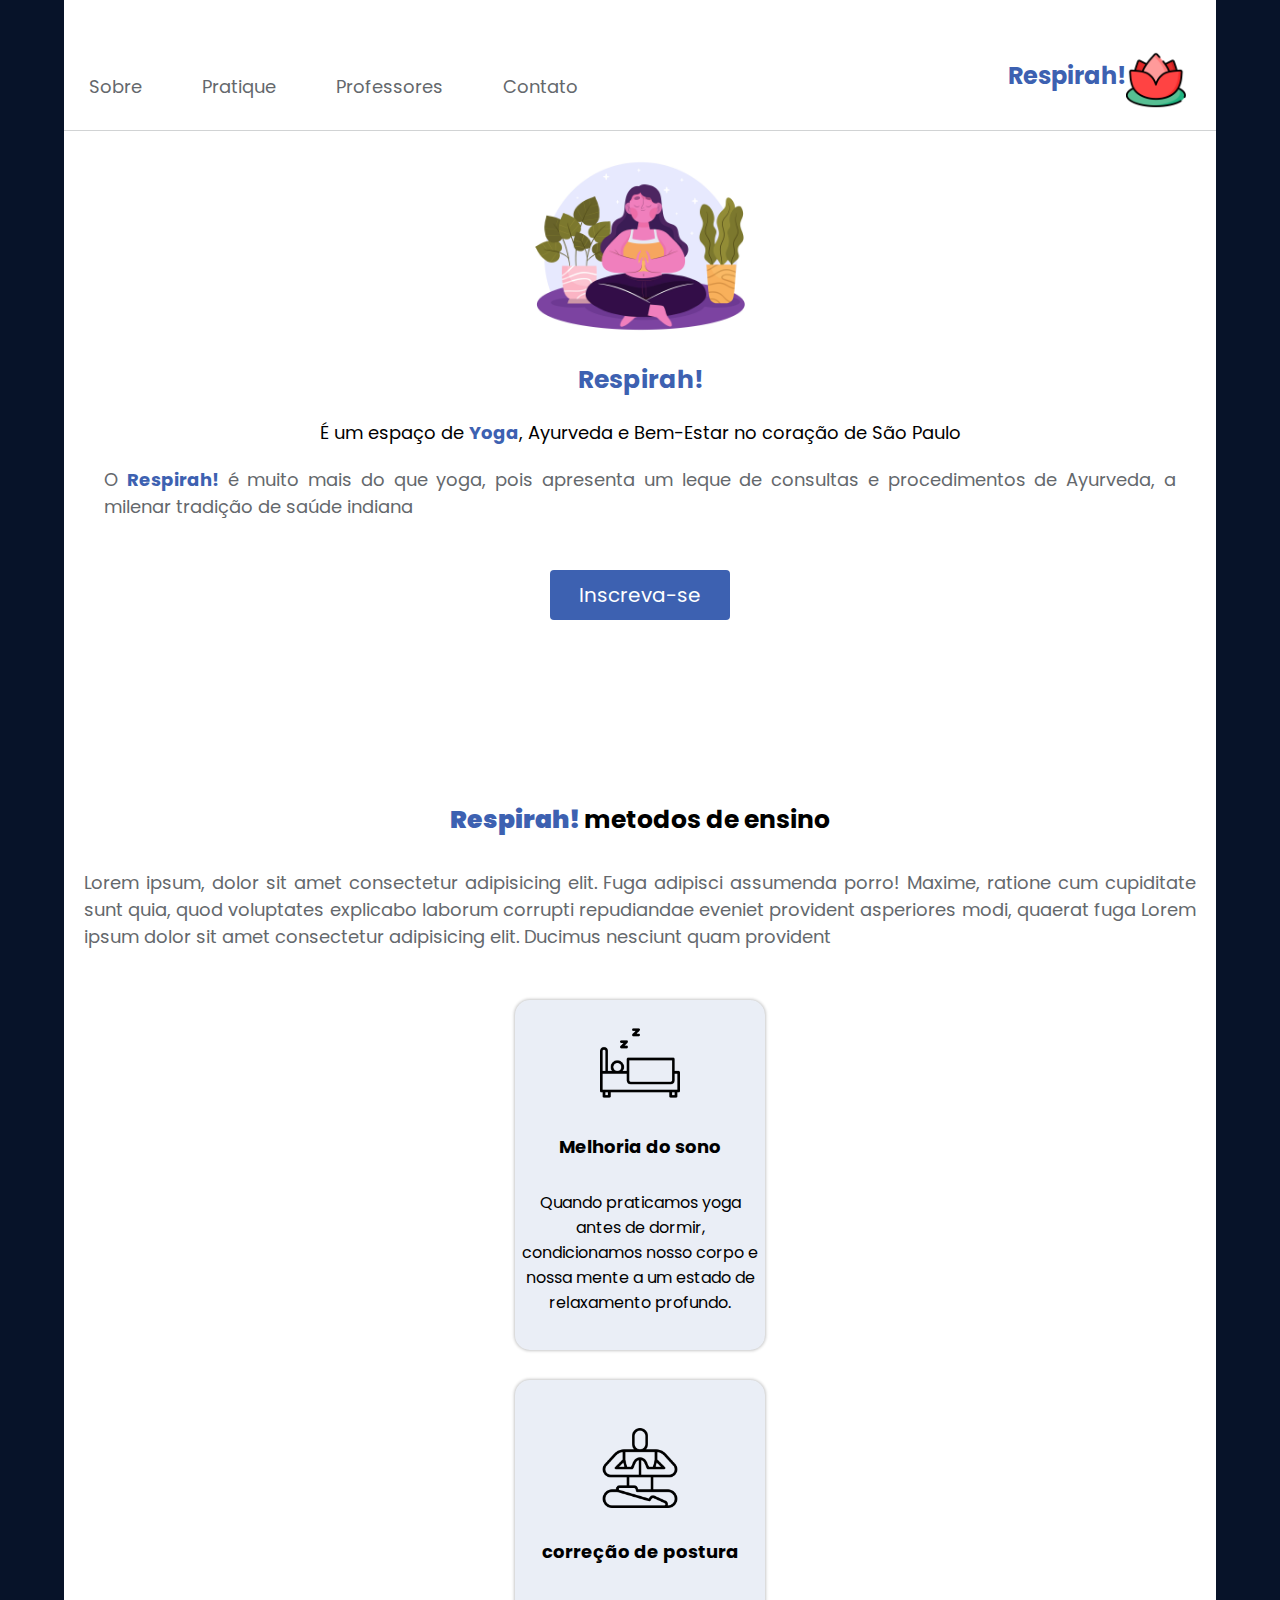
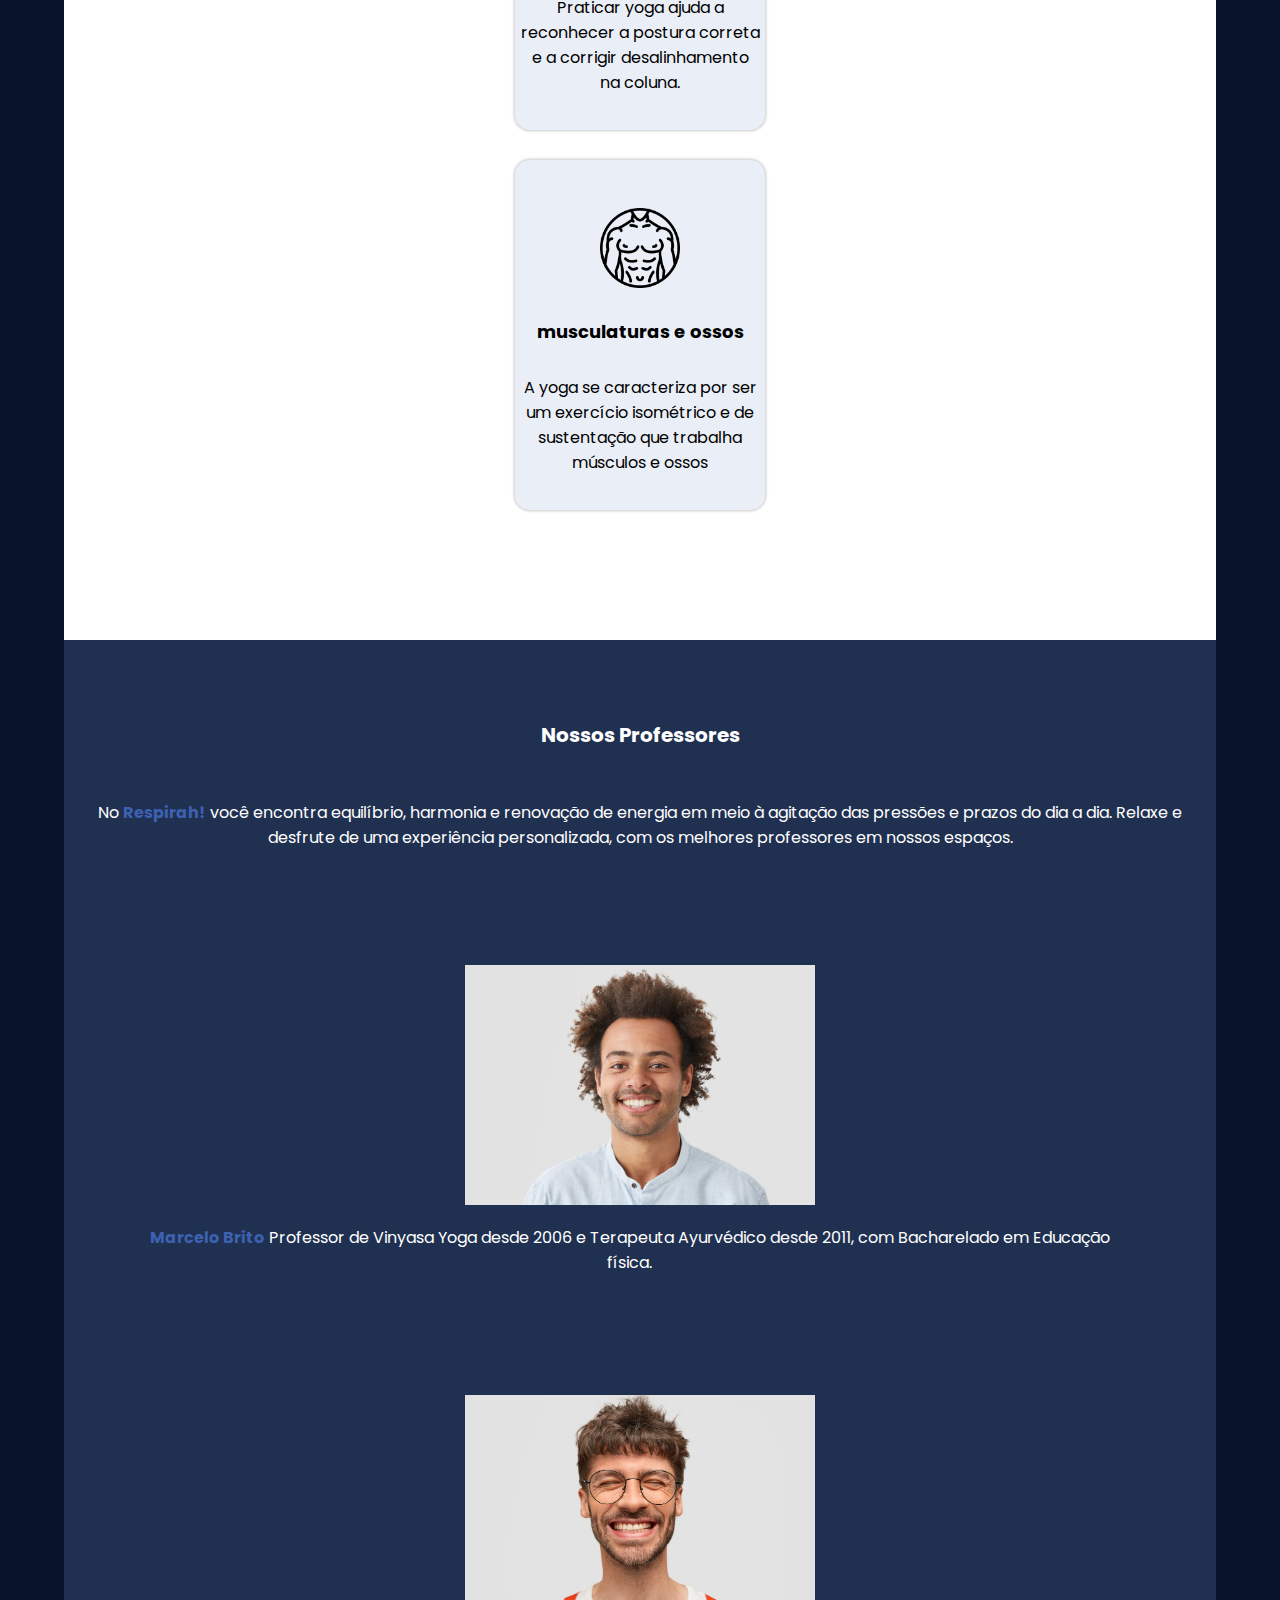
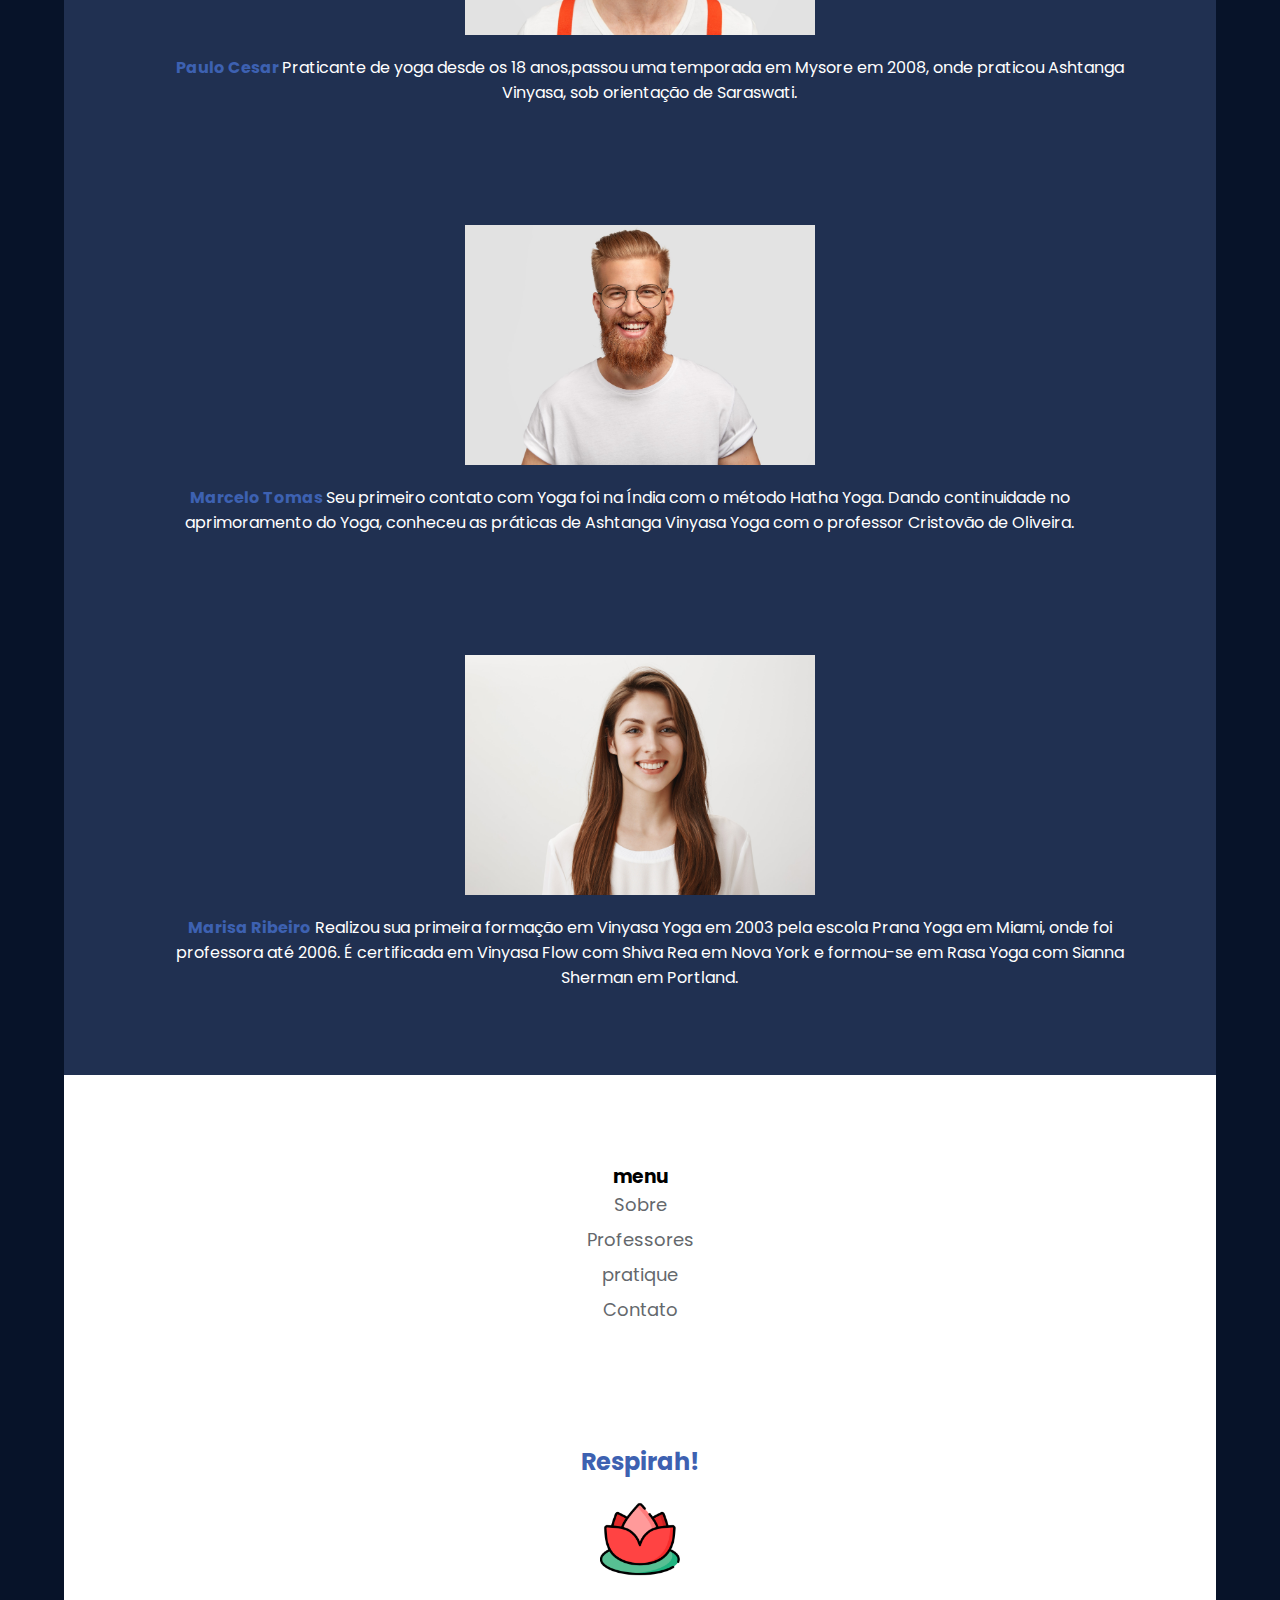
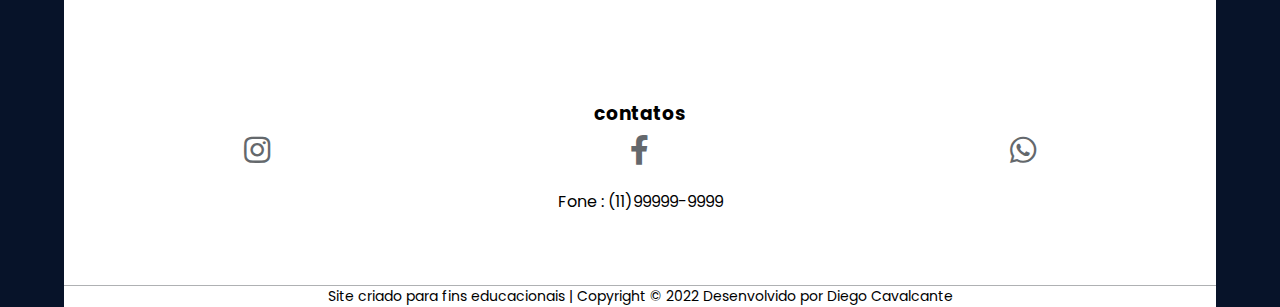
==== commit 5f3d7f1e: "create script menu" ====
--- a/index.html
+++ b/index.html
@@ -22,7 +22,7 @@
                 <span class="material-icons" id="icon" onclick="MenuClick()">menu</span>
                 
             </div>
-            <nav>
+            <nav id="nav">
               
                 <menu id="menu">
                     <ul>
--- a/style.css
+++ b/style.css
@@ -10,7 +10,9 @@
 body{
   background-color:#071329;
 }
-
+.icon{
+  display: none;
+}
 
 #container{
   background-color: #FFFFFF;
@@ -18,18 +20,16 @@
   width:90%; 
   
 }
-.icon{
-  display: none;
-}
 #logo_top{
   display: flex;
   align-items: center;
   justify-content: space-around;
   margin-right:30px;
   margin-bottom: 20px;
- 
-  
-}
+}
+
+  
+
 #logo_top img{
   width: 60px;
   height:60px;
@@ -54,9 +54,8 @@
   
 }
 #top nav ul{
-  display: flex;
-  margin-left: 150px;
-  padding-bottom: 20px;
+  display:flex;
+  padding-bottom:-30;
   
   
 }
@@ -255,6 +254,9 @@
   height:200px;
   
 }
+#social-media li a{
+  padding: 40px;
+}
 #contacts{
   display: flex;
   justify-content: space-around;
--- a/queries.css
+++ b/queries.css
@@ -5,10 +5,23 @@
   desktops: 992px ate 1200px
   telas grandes: acima de 1200px*/
 
-@media(max-width:992px){
+@media(max-width:768px){
   nav{
-    display: none;
-  }
+   
+    display:block;
+    
+
+  }
+ 
+  ul{
+    padding-top:15px;
+    display: flex;
+    flex-direction: column;
+    justify-content: center;
+    align-items: center;
+  }
+
+  
   #container{
     text-align: center;
     background-color: #FFFFFF;
@@ -38,13 +51,19 @@
   }
   #top{
     margin-top:-30px;
-    display:block;
+  }
+  #top nav ul{
+    display: flex;
+    padding-bottom: 20px;
+    
+    
+  }
     
   }
   #menu{
     align-items: center;
-    display:block;
-    margin:0 auto;
+    
+    
     
     
   }
@@ -96,6 +115,7 @@
   }
   .fit{
     margin-bottom:30px;
+    
   }
   #teacher article{
     display: flex;
@@ -158,19 +178,143 @@
     flex-direction: column;
   }
 
-}
-/*@media (max-width:954px){
+
+@media(max-width:992px){
+  
+  #container{
+    text-align: center;
+    background-color: #FFFFFF;
+    margin: 0 auto; 
+    width:90%; 
+  } 
+ 
+ 
+  #logo_top{
+    
+    display:none;
+  }
+  #top{
+    margin-top:-30px;
+    display:block;
+    
+  }
+  #menu{
+    align-items: center;
+    display:block;
+    margin:0 auto;
+    
+    
+  }
   #wellcome{
     display:flex;
     flex-direction: column;
     align-items: center;
+    margin:-100px auto;
+    width:100%;
+  }
+  #wellcome img{
+    margin:0 auto;
+    width:230px;
+    height: 230px;
+  }
+  #wellcome_text{
+    width:100%;
+    text-align: center;
+    padding:0px 20px;
+    
+    
+   
+  }
+  #wellcome_text h2{
+    font-size: 25px;
+  }
+  #wellcome_text p{
+    font-size:18px;
+    
+  }
+  #pratice_yoga{
+    
+    width:100%;
+    padding:0px 20px;
+    text-align: center;
+  }
+  #pratice_yoga h2{
+    font-size:25px;
+    padding-top: 100px;
+  }
+  .paragrafos{
+    width:100%;
+    margin:0 auto;
+}
+  #fitness{
+    padding-top:50px;
+    flex-direction: column;
+    align-items: center;
+   
+  }
+  .fit{
+    margin-bottom:30px;
+    width: 350px;
+  }
+  #teacher article{
+    display: flex;
+    flex-direction: column;
+    align-items: center;
+    width:90%;
+    margin-top:100px;
+    
+  }  
+
+  #teacher{
+    width:100%;
     margin:0px auto;
-    width:100%;
-  } 
-  #wellcome img{
-    margin:0 auto;
-    width:300px;
-    height:300px;
+    
+  }
+  #teacher_text{
+    width:100%;
+    
+  }
+  #teacher_text h1{
+    text-align: center;
+    font-size:20px;
+    
+  }
+  #teacher_text p{
+    text-align: center;
+    padding:0 20px;
+    
+    
+    
+  }
+  #prof_align{
+    flex-direction: column;
+    justify-content: center;
+    width:100%;
+  }
+ 
+  #prof_align_2{
+    display: block;
+    width:100%;
+  }
+ 
+  #prof_align_2 p{
+    text-align: center;
+    
+  }
+  #teacher_image{
+    margin-top:-20px;
+    background-color: #203051;
+    padding-bottom:30px;
+  }
+  #teacher_image img{
+    padding-top:10px;
+    max-width:100%;
+    margin-bottom:20px;
+  }
+  #contacts{
+    height:100vh;
+    padding-top:30px;
+    flex-direction: column;
+  }
 
 }
-}